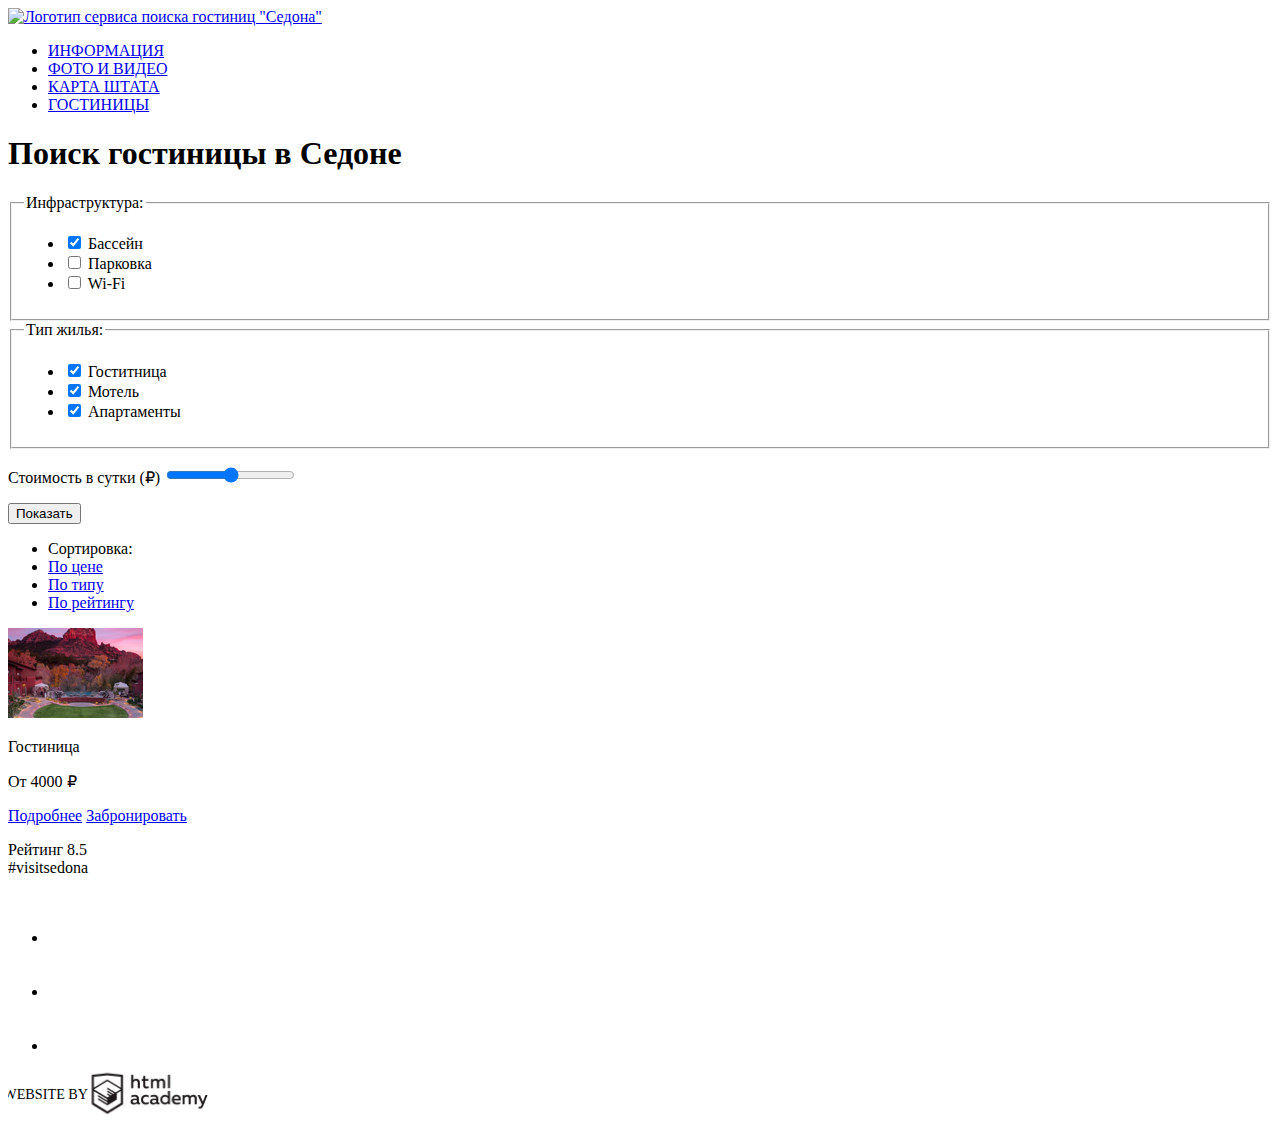
==== hotels.html @ 0cb4419d "Добавление форм" ====
<!DOCTYPE html>
<html lang="ru">
  <head>
    <meta charset="utf-8">
    <title>HTML Academy: Седона</title>
    <!-- <link rel="stylesheet" href="outlines.css"> --> <!--привязка стилей-->
  </head>
  <body>

<header class="main-header">
  <nav class="main-navigation">
      <a class="main-header-logo" href="index.html">
        <img src="img/index-logo" width="140" height="72" alt="Логотип сервиса поиска гостиниц &quot;Седона&quot;">
      </a>
      <ul class="site-navigation-left">
        <li><a href="info.html">ИНФОРМАЦИЯ</a></li>
        <li><a href="photo.html">ФОТО И ВИДЕО</a></li><!--Главное меню: четыре ячейки одинаковой ширины. Для первых двух пунктов выравнивание текста по левому краю, для двух последних — по правому.-->
        <li><a href="map.html">КАРТА ШТАТА</a></li>
        <li><a href="hotels.html">ГОСТИНИЦЫ</a></li>
    </ul>
  </nav>
</header>

<main class="container">
  <h1 class="visually-hidden">Поиск гостиницы в Седоне</h1>
  <section class="search-preferences">
    <form class="filter" method="get" action="#">
    <fieldset>
      <legend>Инфраструктура:</legend>
        <ul>
          <li class="option">
            <input type="checkbox" name="swimming-pool" id="swimming-pool-field" checked>
            <label for="swimming-pool-field">Бассейн</label>
          </li>
          <li class="option">
            <input type="checkbox" name="parking" id="parking-field">
            <label for="parking-field">Парковка</label>
          </li>
          <li class="option">
            <input type="checkbox" name="wifi" id="wifi-field">
            <label for="wifi-field">Wi-Fi</label>
          </li>
        </ul>
    </fieldset>
    <fieldset>
      <legend>Тип жилья:</legend>
        <ul>
          <li class="option">
            <input type="checkbox" name="hotel" id="hotel-field" checked>
            <label for="hotel-field">Гоститница</label>
          </li>
          <li class="option">
            <input type="checkbox" name="motel" id="motel-field" checked>
            <label for="motel-field">Мотель</label>
          </li>
          <li class="option">
            <input type="checkbox" name="apartments" id="apartments-field" checked>
            <label for="apartments-field">Апартаменты</label>
          </li>
        </ul>
    </fieldset>
    <p>
      <label for="priceperday">Стоимость в сутки (&#x20bd;)</label>
      <input type="range" min="0" max="3000" step="10" name="priceperday" id="priceperday">
    </p>
    <button type="submit" class="show-hotels">Показать</button>
    </form>
  </section>

  <div class="search-results">
      <ul><!-- Тут нужно добавить ссылки к трём последним пунктам? Как оформить этот блок? -->
        <li class="nav-item">Сортировка:</li>
        <li class="nav-item"><a href="#">По цене</a></li>
        <li class="nav-item"><a href="#">По типу</a></li>
        <li class="nav-item"><a href="#">По рейтингу</a></li>
      </ul>
    <!-- Как добавить сортировку по уменьшению-возрастанию? -->
  </div>
  <div class="search-results-list">
    <div>
      <img src="img/amara_resort.jpg" alt="Amara Resort and SPA">
      <p>Гостиница</p>
      <p>От 4000 &#x20bd;</p>
      <a class="details-button" href="#">Подробнее</a>
      <a class="booking-button" href="#">Забронировать</a>
        <div class="rate rate1"><!--предлагаю вставить как повторяющийся элемент-->
          <style>
            .rate {
              background-color: #ffffff;
              background-repeat: repeat-x;
            }
            .rate1 {
              height: 16px;
              width: 96px;
              background-image: url("star.svg");
            }
          </style>
        </div>
      <span>Рейтинг 8.5</span>
    </div>
   <!--  Здесь будут другие гостиницы и апартаменты -->
  </div>
</main>

<footer>
  <span>#visitsedona</span> <!--Нужно ли добавлять к спанам описание? Интерактивный ли это элемент? ТЗ: Добавьте подписи ко всем интерактивным элементам: лейблы к полям форм, текст в кнопки и ссылки. Отметьте те подписи, которых нет на макете, классом visually-hidden.-->
    <div class="footer-buttons">
      <ul>
          <li><a class="social-button" href="#"><img src="img/twitter.svg" width="50px" height="50px" alt="Седона в Твиттере"></a></li>
          <li><a class="social-button" href="#"><img src="img/facebook.svg" width="50px" height="50px" alt="Седона на Фейсбуке"></a></li>
          <li><a class="social-button" href="#"><img src="img/youtube.svg" width="50px" height="50px" alt="Седона на Ютубе"></a></li>
      </ul>
    </div>

    <section class="website-by">
        <a class="main-header-logo" href="https://htmlacademy.ru/intensive/htmlcss">
          <img src="img/website_by.svg" width="200px" height="45px" alt="Логотип HTML Academy">
        </a>
    </section>
</footer>
</body>
</html>
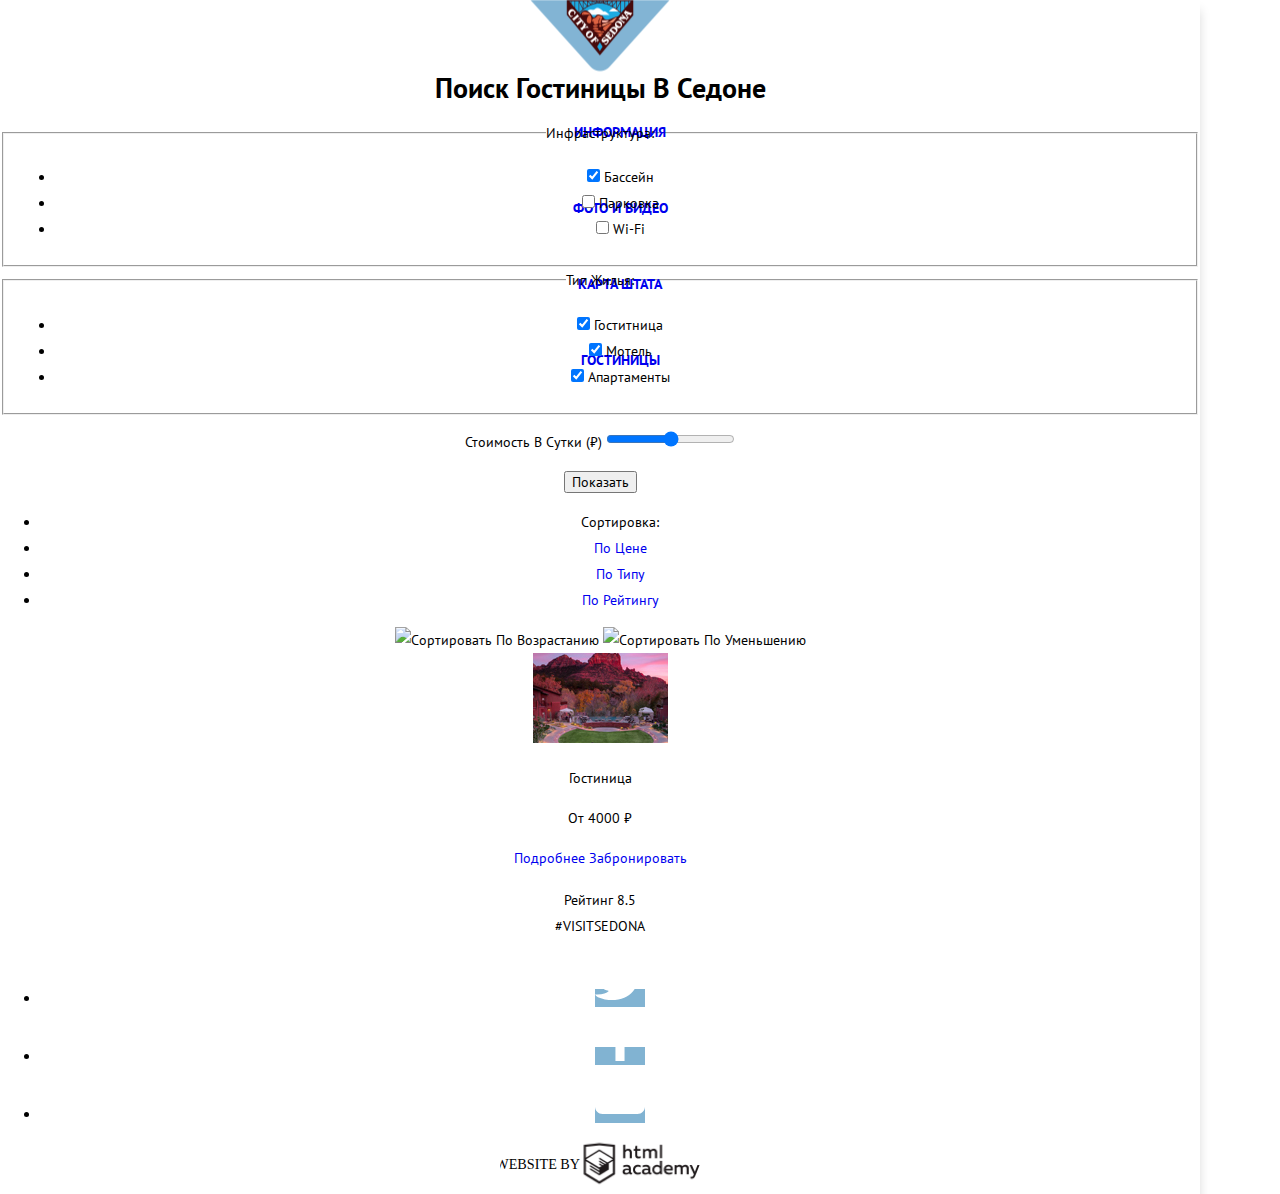
==== commit 1eb33d6d: "Добавлены стили к главной странице" ====
--- a/hotels.html
+++ b/hotels.html
@@ -3,16 +3,18 @@
   <head>
     <meta charset="utf-8">
     <title>HTML Academy: Седона</title>
-    <!-- <link rel="stylesheet" href="outlines.css"> --> <!--привязка стилей-->
+      <link href="https://fonts.googleapis.com/css?family=PT+Sans:400,700&display=swap&subset=cyrillic" rel="stylesheet">
+      <link href="css/normalize.css" rel="stylesheet">
+      <link href="css/style.css" rel="stylesheet">
   </head>
   <body>
 
 <header class="main-header">
   <nav class="main-navigation">
       <a class="main-header-logo" href="index.html">
-        <img src="img/index-logo" width="140" height="72" alt="Логотип сервиса поиска гостиниц &quot;Седона&quot;">
+        <img src="img/logo.svg" alt="Логотип сервиса поиска гостиниц &quot;Седона&quot;" width="140" height="72">
       </a>
-      <ul class="site-navigation-left">
+      <ul class="site-navigation">
         <li><a href="info.html">ИНФОРМАЦИЯ</a></li>
         <li><a href="photo.html">ФОТО И ВИДЕО</a></li><!--Главное меню: четыре ячейки одинаковой ширины. Для первых двух пунктов выравнивание текста по левому краю, для двух последних — по правому.-->
         <li><a href="map.html">КАРТА ШТАТА</a></li>
@@ -75,10 +77,12 @@
         <li class="nav-item"><a href="#">По рейтингу</a></li>
       </ul>
     <!-- Как добавить сортировку по уменьшению-возрастанию? -->
+    <img src="icon-up-dir.svg" alt="Сортировать по возрастанию" width="11" height="10">
+    <img src="icon-down-dir.svg" alt="Сортировать по уменьшению" width="11" height="10">
   </div>
   <div class="search-results-list">
     <div>
-      <img src="img/amara_resort.jpg" alt="Amara Resort and SPA">
+      <img src="img/amara_resort.jpg" alt="Amara Resort and SPA" width="135" height="90">
       <p>Гостиница</p>
       <p>От 4000 &#x20bd;</p>
       <a class="details-button" href="#">Подробнее</a>
@@ -103,18 +107,18 @@
 </main>
 
 <footer>
-  <span>#visitsedona</span> <!--Нужно ли добавлять к спанам описание? Интерактивный ли это элемент? ТЗ: Добавьте подписи ко всем интерактивным элементам: лейблы к полям форм, текст в кнопки и ссылки. Отметьте те подписи, которых нет на макете, классом visually-hidden.-->
+  <span>#visitsedona</span>
     <div class="footer-buttons">
       <ul>
-          <li><a class="social-button" href="#"><img src="img/twitter.svg" width="50px" height="50px" alt="Седона в Твиттере"></a></li>
-          <li><a class="social-button" href="#"><img src="img/facebook.svg" width="50px" height="50px" alt="Седона на Фейсбуке"></a></li>
-          <li><a class="social-button" href="#"><img src="img/youtube.svg" width="50px" height="50px" alt="Седона на Ютубе"></a></li>
+          <li><a class="social-button" href="#"><img src="img/twitter.svg" alt="Седона в Твиттере" width="50" height="50"></a></li>
+          <li><a class="social-button" href="#"><img src="img/facebook.svg" alt="Седона на Фейсбуке" width="50" height="50"></a></li>
+          <li><a class="social-button" href="#"><img src="img/youtube.svg" alt="Седона на Ютубе" width="50" height="50"></a></li>
       </ul>
     </div>
 
     <section class="website-by">
         <a class="main-header-logo" href="https://htmlacademy.ru/intensive/htmlcss">
-          <img src="img/website_by.svg" width="200px" height="45px" alt="Логотип HTML Academy">
+          <img src="img/website_by.svg" alt="Логотип HTML Academy" width="200" height="45">
         </a>
     </section>
 </footer>
--- a/css/style.css
+++ b/css/style.css
@@ -0,0 +1,328 @@
+/*
+Позиционирование
+Блочная модель
+Типографика
+Оформление
+*/
+
+html {
+  box-sizing: border-box;
+  border-box: inherit; /*Так вообще можно делать?*/
+}
+
+body {
+  width: 1200px;
+  height:
+  margin: 0;
+  padding: 0;
+
+  font-family: "PT Sans", Arial, sans-serif;
+  font-size: 14px;
+  line-height: 26px;
+  font-weight: normal;
+  text-transform: capitalize;
+  text-align: center;
+
+  background-color: #ffffff;
+  box-shadow: 0 10px 10px 0 #dbdbdb; /*как посмотреть параметры тени в макете?*/
+}
+
+header { /*нужны ли классы хедеру и футеру?*/
+  display: block;
+  width: 1200px;
+  height: 56px;
+  margin: 0px;
+  padding: 0px;
+
+  background-color: #ffffff;
+}
+
+/*=========================все кнопки=================================*/
+.hotel-search-button {
+  font-size: 21px;
+  font-weight: bold;
+  line-height: 26px;
+  text-align: center;
+
+  color: #ffffff;
+  vertical-align: middle;
+  text-transform: uppercase;
+
+  background-color: #766357;
+}
+
+.hotel-search-button:hover {
+  background-color: #766357;
+}
+
+.hotel-search-button:focus {
+  background-color: #604e43;
+}
+
+.hotel-search-button:active {
+  background-color: #503e33;
+  color: #857871;
+}
+
+.search-button {
+  background-color: #81b3d2;
+}
+
+.search-button:hover,
+.search-button:focus {
+  background-color: #669ec0;
+}
+
+.search-button:active {
+  background-color: #5496bd;
+  color: #88b6d1;
+}
+
+.social-button {
+  background-color: #81b3d2;
+}
+
+.social-button:hover,
+.social-button:focus {
+  background-color: #669ec0;
+}
+
+.social-button:active {
+  background-color: #5496bd; /*как изменить на кнопке цвет векторного изображения поверх фона? */
+}
+/*======================================================================*/
+
+/*.visually-hidden {
+  пропишу позже
+}*/
+
+.main-logo {
+  position: center;
+  top: 0;
+}
+
+/*.main-navigation {
+у меня есть этот класс, но я не понимаю, нужно ли задавать ему стили. Если нет, может стоит удалить этот класс?
+}*/
+
+.site-navigation {
+  font-size: 14px;
+  line-height: 26px;
+  font-weight: bold;
+  text-transform: capitalize;
+  text-align: center; /*ТЗ: 3.4 Главное меню: четыре ячейки одинаковой ширины.
+  Для первых двух пунктов выравнивание текста по левому краю,
+  для двух последних — по правому.*/
+
+  background-color: #ffffff;
+}
+
+a {
+  text-decoration: none;
+}
+.site-navigation li {
+  padding: 25px 0; /*Можно ли использовать сокращенную запись?*/
+  list-style: none;
+}
+
+.site-navigation a:hover {
+  color: #81b3d2;
+}
+
+.site-navigation a:focus {
+  color: #b2b2b2;
+}
+
+.site-navigation a:active {
+  color: #7f6d62;
+}
+
+.main-header-logo {
+  width: 140px;
+  height: 72px;
+  position: center;
+}
+
+.introduction /*опять-таки, нужно ли стилизовать этот класс? Если да, то я не пойму, что именно. Это section*/
+
+figure.introduction-image {
+  top: 159px;
+  left: 370px;
+
+  background-image:
+    url("img/welcome.svg"),
+    url("img/polygon.svg"),
+    url("img/background_photo.jpg");
+  background-size:
+    459px 353px,
+    1200px 59px,
+    1200px 800px;
+  background-position:
+    370px 132px,
+    0 506px,
+    0 -27px; /*расстояния считаются от родительского элемента или от body? */
+}
+
+.introduction h1 {
+  position: absolute;
+  left: 315.916px;
+  top: 650.662px;
+  /*width: 440px;
+  height: 48px;
+  z-index: 59;*/ /*нужно ли указывать z-index и позиционирование заголовков?*/
+
+  font-size: 21px;
+  font-weight: bold;
+  text-transform: uppercase;
+  line-height: 26px;
+  text-align: center;
+  color: #000000;
+}
+
+.introduction p {
+  font-size: 14px;
+  font-weight: normal;
+  line-height: 26px;
+  text-align: center;
+
+  color: #000000;
+  text-transform: uppercase;
+}
+
+.sedona-advantages {
+  font-size: 14px;
+  font-weight: normal;
+  line-height: 21px;
+  text-align: center;
+
+  list-style: none;
+  text-transform: uppercase;
+}
+
+.sedona-advantages h2 { /*могу ли я прописывать селектор так? тег h2 - не дочерний элемент .sedona-advantages, а, скорее, внук :)*/
+  font-size: 21px;
+  font-weight:bold;
+
+  background-color: #81b3d2;
+  color: #ffffff;
+}
+
+.sedona-advantages h3 {
+  font-size: 21px;
+  font-weight: bold;
+
+  background-color: #ffffff;
+  color: #000000;
+}
+
+.sedona-advantages p {
+  font-size: 14px;
+  font-weight: normal;
+
+  background-color: #ffffff;
+  color: #000000;
+}
+
+.city-description p,
+.devil-bridge p {
+  font-size: 14px;
+  font-weight: normal;
+  line-height: 21px;
+
+  background-color: #81b3d2;
+  color: #ffffff;
+  text-transform: uppercase;
+  list-style: none;
+}
+
+/*.city-description img {
+  position: absolute;
+  left: 400px;
+  top: 702px;
+}
+
+.devil-bridge img {
+  position: absolute;
+  left: 0;
+  top: 1290px;
+}*/
+
+/*==============================форма==================================*/
+.hotel-search {
+  background-color: #ffffff;
+  color: #000000;
+}
+
+.hotel-search h2 {
+  font-size: 30px;
+  font-weight: bold;
+  line-height: 36px;
+  text-align: center;
+  text-transform: uppercase;
+}
+
+.hotel-search p {
+  font-size: 14px;
+  font-weight: normal;
+  line-height: 24px;
+  text-align: center;
+  text-transform: uppercase;
+}
+
+.hotel-search-field {
+  font-size: 14px;
+  font-weight: bold;
+  line-height: 26px;
+  text-transform: uppercase;
+
+  background-color: №f2f2f2;
+  border: none;
+}
+
+.hotel-search-field input {
+  font: inherit;
+
+  background-color: #f2f2f2;
+  border: none;
+}
+
+.hotel-search-field input:hover,
+.hotel-search-field input:focus {
+  background-color: #ebebeb;
+}
+
+
+.hotel-search-field input:active {
+  background-color: #ffffff;
+  border: 2px solid #e5e5e5;
+  box-sizing: border-box;
+}
+
+
+/*======================================================================*/
+
+/*.map {
+  position: absolute;
+  left: 0;
+  top: 2169px;
+}*/
+
+footer {
+  font-size: 14px;
+  font-weight: normal;
+  line-height: 26px;
+
+  background-color: rgba(255, 255, 255, 0.1);
+  color: #000000;
+  text-transform: uppercase;
+  list-style: none;
+}
+
+span > footer { /*правильно ли я указала дочерний селектор?*/
+  font-size: 21px;
+  font-weight: bold;
+}
+
+footer a {
+  text-decoration: none;
+}
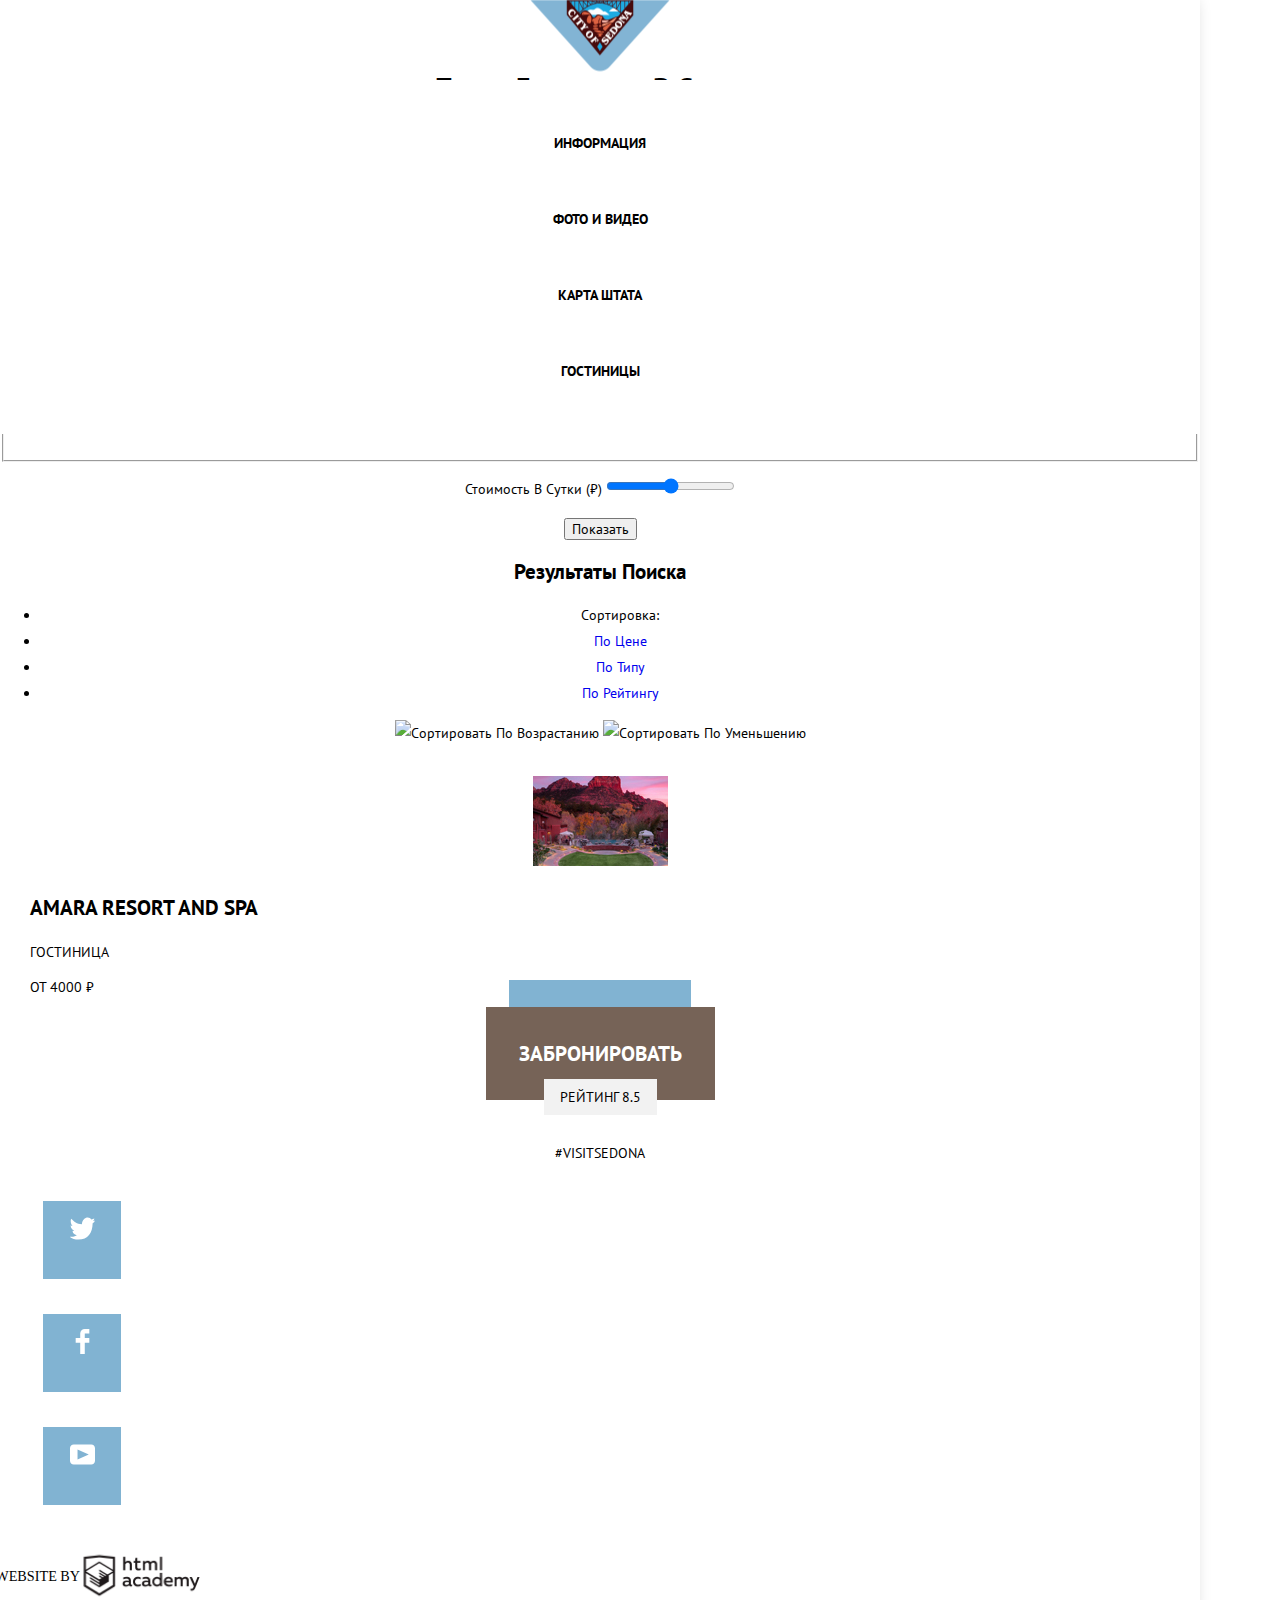
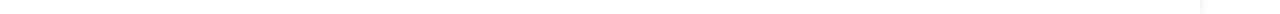
==== commit b9d9d13e: "Обновление маргинов, добавление стилей вн. страницы" ====
--- a/hotels.html
+++ b/hotels.html
@@ -28,6 +28,7 @@
   <section class="search-preferences">
     <form class="filter" method="get" action="#">
     <fieldset>
+      <h2 class="visually-hidden">Параметры выбора жилья</h2>
       <legend>Инфраструктура:</legend>
         <ul>
           <li class="option">
@@ -70,6 +71,7 @@
   </section>
 
   <div class="search-results">
+    <h2 class="visually-hidden">Результаты поиска</h2>
       <ul><!-- Тут нужно добавить ссылки к трём последним пунктам? Как оформить этот блок? -->
         <li class="nav-item">Сортировка:</li>
         <li class="nav-item"><a href="#">По цене</a></li>
@@ -81,24 +83,14 @@
     <img src="icon-down-dir.svg" alt="Сортировать по уменьшению" width="11" height="10">
   </div>
   <div class="search-results-list">
-    <div>
+    <div class="hotel-item">
       <img src="img/amara_resort.jpg" alt="Amara Resort and SPA" width="135" height="90">
-      <p>Гостиница</p>
-      <p>От 4000 &#x20bd;</p>
+      <h3>Amara Resort and SPA</h3>
+        <p>Гостиница</p>
+        <p>От 4000 &#x20bd;</p>
       <a class="details-button" href="#">Подробнее</a>
       <a class="booking-button" href="#">Забронировать</a>
-        <div class="rate rate1"><!--предлагаю вставить как повторяющийся элемент-->
-          <style>
-            .rate {
-              background-color: #ffffff;
-              background-repeat: repeat-x;
-            }
-            .rate1 {
-              height: 16px;
-              width: 96px;
-              background-image: url("star.svg");
-            }
-          </style>
+        <div class="rate rate4"><!-- вставила как повторяющийся элемент в CSS-->
         </div>
       <span>Рейтинг 8.5</span>
     </div>
@@ -110,14 +102,14 @@
   <span>#visitsedona</span>
     <div class="footer-buttons">
       <ul>
-          <li><a class="social-button" href="#"><img src="img/twitter.svg" alt="Седона в Твиттере" width="50" height="50"></a></li>
-          <li><a class="social-button" href="#"><img src="img/facebook.svg" alt="Седона на Фейсбуке" width="50" height="50"></a></li>
-          <li><a class="social-button" href="#"><img src="img/youtube.svg" alt="Седона на Ютубе" width="50" height="50"></a></li>
+          <li><a class="social-button" href="#"><img src="img/twitter.svg" alt="Седона в Твиттере" width="25" height="25"></a></li>
+          <li><a class="social-button" href="#"><img src="img/facebook.svg" alt="Седона на Фейсбуке" width="25" height="25"></a></li>
+          <li><a class="social-button" href="#"><img src="img/youtube.svg" alt="Седона на Ютубе" width="25" height="25"></a></li>
       </ul>
     </div>
 
     <section class="website-by">
-        <a class="main-header-logo" href="https://htmlacademy.ru/intensive/htmlcss">
+        <a class="footer-logo" href="https://htmlacademy.ru/intensive/htmlcss">
           <img src="img/website_by.svg" alt="Логотип HTML Academy" width="200" height="45">
         </a>
     </section>
--- a/css/style.css
+++ b/css/style.css
@@ -12,23 +12,111 @@
 
 body {
   width: 1200px;
-  height:
   margin: 0;
   padding: 0;
 
+  line-height: 26px;
   font-family: "PT Sans", Arial, sans-serif;
   font-size: 14px;
-  line-height: 26px;
   font-weight: normal;
   text-transform: capitalize;
   text-align: center;
 
   background-color: #ffffff;
-  box-shadow: 0 10px 10px 0 #dbdbdb; /*как посмотреть параметры тени в макете?*/
-}
-
-header { /*нужны ли классы хедеру и футеру?*/
+  box-shadow: -5px 0px 15px 0px rgba(0, 0, 0, 0.2);
+}
+
+
+/*=================================все кнопки=========================================*/
+
+.hotel-search-button {
+  padding: 33px;
+  margin: 35px 315px;
+
+  line-height: 26px;
+  font-size: 21px;
+  font-weight: bold;
+  text-align: center;
+
+  color: #ffffff;
+  vertical-align: middle;
+  text-transform: uppercase;
+
+  background-color: #766357;
+  border: none;
+}
+
+.hotel-search-button:hover {
+  background-color: #766357;
+}
+
+.hotel-search-button:focus {
+  background-color: #604e43;
+}
+
+.hotel-search-button:active {
+  background-color: #503e33;
+  color: #857871;
+}
+
+.search-button {
+  padding: 18px 195px;
+  margin: 55px;
+
+  line-height: 26px;
+  font-size: 21px;
+  font-weight: bold;
+  text-align: center;
+
+  color: #ffffff;
+  vertical-align: middle;
+  text-transform: uppercase;
+
+  background-color: #81b3d2;
+  border: none;
+}
+
+.search-button input {
+  background-color: #81b3d2;
+}
+
+.search-button:hover,
+.search-button:focus {
+  background-color: #669ec0;
+}
+
+.search-button:active {
+  background-color: #5496bd;
+  color: #88b6d1;
+}
+
+.social-button {
+  padding: 15px;
+  margin: 35px 3px;
+
+  background-color: #81b3d2;
+  border: none;
+}
+
+.social-button:hover,
+.social-button:focus {
+  background-color: #669ec0;
+}
+
+.social-button:active {
+  background-color: #5496bd;
+}
+/*======================================================================================*/
+
+/*.visually-hidden {
+  пропишу позже
+}*/
+
+/*===================================шапка==============================================*/
+
+.main-navigation {
   display: block;
+  position: relative;
   width: 1200px;
   height: 56px;
   margin: 0px;
@@ -37,77 +125,12 @@
   background-color: #ffffff;
 }
 
-/*=========================все кнопки=================================*/
-.hotel-search-button {
-  font-size: 21px;
-  font-weight: bold;
-  line-height: 26px;
-  text-align: center;
-
-  color: #ffffff;
-  vertical-align: middle;
-  text-transform: uppercase;
-
-  background-color: #766357;
-}
-
-.hotel-search-button:hover {
-  background-color: #766357;
-}
-
-.hotel-search-button:focus {
-  background-color: #604e43;
-}
-
-.hotel-search-button:active {
-  background-color: #503e33;
-  color: #857871;
-}
-
-.search-button {
-  background-color: #81b3d2;
-}
-
-.search-button:hover,
-.search-button:focus {
-  background-color: #669ec0;
-}
-
-.search-button:active {
-  background-color: #5496bd;
-  color: #88b6d1;
-}
-
-.social-button {
-  background-color: #81b3d2;
-}
-
-.social-button:hover,
-.social-button:focus {
-  background-color: #669ec0;
-}
-
-.social-button:active {
-  background-color: #5496bd; /*как изменить на кнопке цвет векторного изображения поверх фона? */
-}
-/*======================================================================*/
-
-/*.visually-hidden {
-  пропишу позже
-}*/
-
-.main-logo {
-  position: center;
-  top: 0;
-}
-
-/*.main-navigation {
-у меня есть этот класс, но я не понимаю, нужно ли задавать ему стили. Если нет, может стоит удалить этот класс?
-}*/
-
 .site-navigation {
-  font-size: 14px;
-  line-height: 26px;
+  padding: 25px 70px;
+  margin: 0;
+
+  line-height: 26px;
+  font-size: 14px;
   font-weight: bold;
   text-transform: capitalize;
   text-align: center; /*ТЗ: 3.4 Главное меню: четыре ячейки одинаковой ширины.
@@ -120,8 +143,23 @@
 a {
   text-decoration: none;
 }
+
+.site-navigation a { /*дублируется с .site-navigation*/
+  padding: 25px 70px;
+  margin: 0;
+  list-style: none;
+
+  line-height: 26px;
+  font-size: 14px;
+  font-weight: bold;
+  text-transform: capitalize;
+  text-align: center;
+  color: #000000;
+}
+
 .site-navigation li {
-  padding: 25px 0; /*Можно ли использовать сокращенную запись?*/
+  padding: 25px 70px;
+  margin: 0;
   list-style: none;
 }
 
@@ -137,52 +175,72 @@
   color: #7f6d62;
 }
 
-.main-header-logo {
+.main-logo {
   width: 140px;
   height: 72px;
-  position: center;
-}
-
-.introduction /*опять-таки, нужно ли стилизовать этот класс? Если да, то я не пойму, что именно. Это section*/
-
-figure.introduction-image {
-  top: 159px;
-  left: 370px;
-
+  position: top center;
+  top: 0;
+}
+/*======================================================================================*/
+
+.introduction {
+  position: relative;
+}
+
+.introduction-image {/*
+  top: 56px;
+  left: 0; */
+
+  margin: 0;
+  padding: 0;
+
+  background-color: #ffffff;
   background-image:
     url("img/welcome.svg"),
     url("img/polygon.svg"),
     url("img/background_photo.jpg");
+  background-repeat: no-repeat;
   background-size:
     459px 353px,
     1200px 59px,
     1200px 800px;
-  background-position:
+  /*background-position:
     370px 132px,
     0 506px,
-    0 -27px; /*расстояния считаются от родительского элемента или от body? */
-}
-
-.introduction h1 {
-  position: absolute;
-  left: 315.916px;
-  top: 650.662px;
+    0 -27px;
+  position: absolute;*/
+}
+
+.introduction h1 {/*
+  position: absolute;*/
+  padding: 0px 350px;
+  margin-top: 30px;
+  margin-right: 0;
+  margin-bottom: 30px;
+  margin-left: 0;
   /*width: 440px;
   height: 48px;
   z-index: 59;*/ /*нужно ли указывать z-index и позиционирование заголовков?*/
 
-  font-size: 21px;
-  font-weight: bold;
-  text-transform: uppercase;
-  line-height: 26px;
-  text-align: center;
-  color: #000000;
-}
-
-.introduction p {
-  font-size: 14px;
-  font-weight: normal;
-  line-height: 26px;
+  line-height: 26px;
+  font-size: 21px;
+  font-weight: bold;
+  text-transform: uppercase;
+  text-align: center;
+  color: #000000;
+}
+
+.introduction p {/*
+  position: absolute;*/
+  padding: 0px 350px;
+  margin-top: 0px;
+  margin-right: 0;
+  margin-bottom: 60px;
+  margin-left: 0;
+
+  line-height: 26px;
+  font-size: 14px;
+  font-weight: normal;
   text-align: center;
 
   color: #000000;
@@ -190,44 +248,63 @@
 }
 
 .sedona-advantages {
-  font-size: 14px;
-  font-weight: normal;
-  line-height: 21px;
+  margin: 0;
+  padding: 0;
+
+  line-height: 21px;
+  font-size: 14px;
+  font-weight: normal;
   text-align: center;
 
   list-style: none;
   text-transform: uppercase;
 }
 
-.sedona-advantages h2 { /*могу ли я прописывать селектор так? тег h2 - не дочерний элемент .sedona-advantages, а, скорее, внук :)*/
-  font-size: 21px;
-  font-weight:bold;
+.sedona-advantages ~ h2 {
+  padding: 15px 100px;
+  margin: 0;
+
+  line-height: 21px;
+  font-size: 21px;
+  font-weight: bold;
 
   background-color: #81b3d2;
   color: #ffffff;
 }
 
-.sedona-advantages h3 {
-  font-size: 21px;
-  font-weight: bold;
-
-  background-color: #ffffff;
-  color: #000000;
-}
-
-.sedona-advantages p {
-  font-size: 14px;
-  font-weight: normal;
-
-  background-color: #ffffff;
-  color: #000000;
-}
-
-.city-description p,
-.devil-bridge p {
-  font-size: 14px;
-  font-weight: normal;
-  line-height: 21px;
+.sedona-advantages ~ h3 {
+  padding: 15px 100px;
+  margin: 0;
+
+  line-height: 21px;
+  font-size: 21px;
+  font-weight: bold;
+
+  background-color: #ffffff;
+  color: #000000;
+}
+
+.sedona-advantages ~ p {
+  padding: 15px 23px;
+  margin: 0;
+
+  line-height: 21px;
+  font-size: 14px;
+  font-weight: normal;
+
+  background-color: #ffffff;
+  color: #000000;
+}
+
+
+.city-description-text p,
+.devil-bridge-text p {
+  padding: 15px 23px;
+  margin: 0;
+
+  line-height: 21px;
+  font-size: 14px;
+  font-weight: normal;
 
   background-color: #81b3d2;
   color: #ffffff;
@@ -235,36 +312,43 @@
   list-style: none;
 }
 
-/*.city-description img {
+/*.city-description-image img {
   position: absolute;
   left: 400px;
   top: 702px;
 }
 
-.devil-bridge img {
+.devil-bridge-image img {
   position: absolute;
   left: 0;
   top: 1290px;
 }*/
 
-/*==============================форма==================================*/
+/*======================================форма==========================================*/
 .hotel-search {
   background-color: #ffffff;
   color: #000000;
+  box-shadow: -7px 0px 15px 0px rgba(0, 0, 0, 0.15);
 }
 
 .hotel-search h2 {
+  padding: 20px;
+  margin: 0px 375px;
+
+  line-height: 36px;
   font-size: 30px;
   font-weight: bold;
-  line-height: 36px;
   text-align: center;
   text-transform: uppercase;
 }
 
 .hotel-search p {
-  font-size: 14px;
-  font-weight: normal;
+  padding: 20px;
+  margin: 0px 375px;
+
   line-height: 24px;
+  font-size: 14px;
+  font-weight: normal;
   text-align: center;
   text-transform: uppercase;
 }
@@ -275,7 +359,7 @@
   line-height: 26px;
   text-transform: uppercase;
 
-  background-color: №f2f2f2;
+  background-color: #f2f2f2;
   border: none;
 }
 
@@ -299,7 +383,7 @@
 }
 
 
-/*======================================================================*/
+/*======================================================================================*/
 
 /*.map {
   position: absolute;
@@ -307,10 +391,126 @@
   top: 2169px;
 }*/
 
+/*==============================внутренняя страница======================================*/
+
+.hotel-item {
+  padding: 30px;
+  margin: 0;
+  text-transform: uppercase;
+}
+
+.hotel-item h3 {
+  line-height: 26px;
+  font-size: 21px;
+  font-weight: bold;
+  text-align: left;
+
+  color: #000000;
+}
+
+.hotel-item p {
+  line-height: 21px;
+  font-size: 14px;
+  font-weight: normal;
+  text-align: left;
+
+  color: #000000;
+}
+
+.hotel-item span {
+  padding: 9px 16px;
+
+  line-height: 21px;
+  font-size: 14px;
+  font-weight: normal;
+  text-align: center;
+
+  background-color: #f2f2f2;
+  color: #000000;
+}
+.details-button{ /*Перенести наверх ко всем кнопкам главной страницы? */
+  padding: 33px;
+  margin: 35px 315px;
+
+  line-height: 26px;
+  font-size: 21px;
+  font-weight: bold;
+  text-align: center;
+
+  color: #ffffff;
+  vertical-align: middle;
+  text-transform: uppercase;
+
+  background-color: #81b3d2;
+  border: none;
+}
+.details-button:hover,
+.details-button:focus {
+  background-color: #669ec0;
+}
+
+.details-button:active{
+  background-color: #669ec0;
+  color: #88b6d1;
+}
+
+.booking-button { /*Перенести наверх ко всем кнопкам главной страницы? */
+  padding: 33px;
+  margin: 35px 315px;
+
+  line-height: 26px;
+  font-size: 21px;
+  font-weight: bold;
+  text-align: center;
+
+  color: #ffffff;
+  vertical-align: middle;
+  text-transform: uppercase;
+
+  background-color: #766357;
+  border: none;
+}
+
+.booking-button:hover,
+.booking-button:focus {
+  background-color: #604e43;
+}
+
+.booking-button:active{
+  background-color: #503e33;
+  color: #857871;
+}
+
+.rate { /*как правильно прописать эти звезды в рейтинге? нужно ли для этого два класса, или один подойдет?*/
+  height: 17px;
+  background-color: #ffffff;
+}
+ .rate4 {
+  width: 94px;
+  background-image: url("img/star.svg");
+  background-repeat: repeat-x;
+}
+
+ .rate3 {
+  width: 94px;
+  background-image: url("img/star.svg");
+  background-repeat: repeat-x;
+}
+
+ .rate2 {
+  width: 94px;
+  background-image: url("img/star.svg");
+  background-repeat: repeat-x;
+}
+
+/*======================================================================================*/
+
+
+/*======================================футер==========================================*/
 footer {
-  font-size: 14px;
-  font-weight: normal;
-  line-height: 26px;
+  line-height: 26px;
+  font-size: 14px;
+  font-weight: normal;
 
   background-color: rgba(255, 255, 255, 0.1);
   color: #000000;
@@ -318,11 +518,26 @@
   list-style: none;
 }
 
-span > footer { /*правильно ли я указала дочерний селектор?*/
+.visitsedona {
+  line-height: 26px;
   font-size: 21px;
   font-weight: bold;
 }
 
 footer a {
   text-decoration: none;
-}
+  display: block;
+  width: 48px;
+  height: 48px;
+  padding-top: 13px;
+  padding-bottom: 13px;
+}
+
+footer li {
+  list-style: none;
+}
+
+.footer-logo {
+  fill: #000000;
+}
+/*=====================================================================================*/
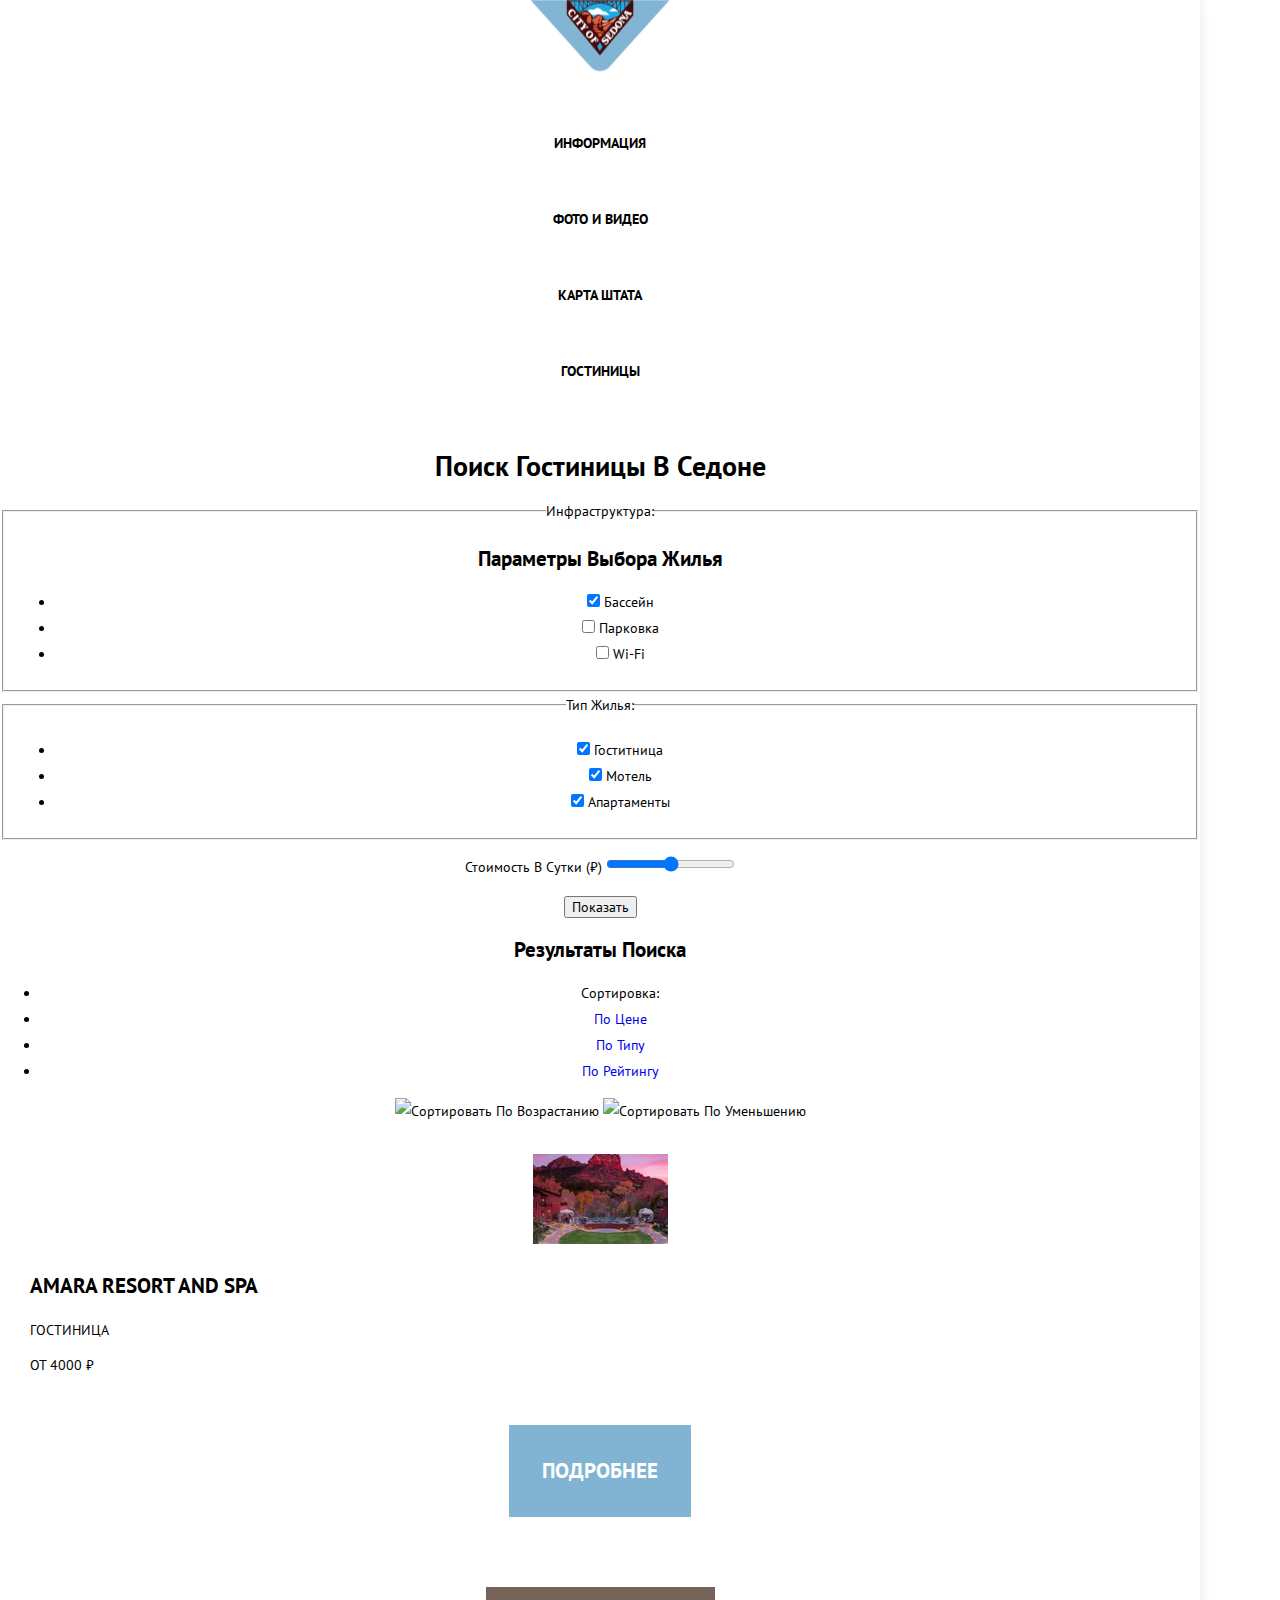
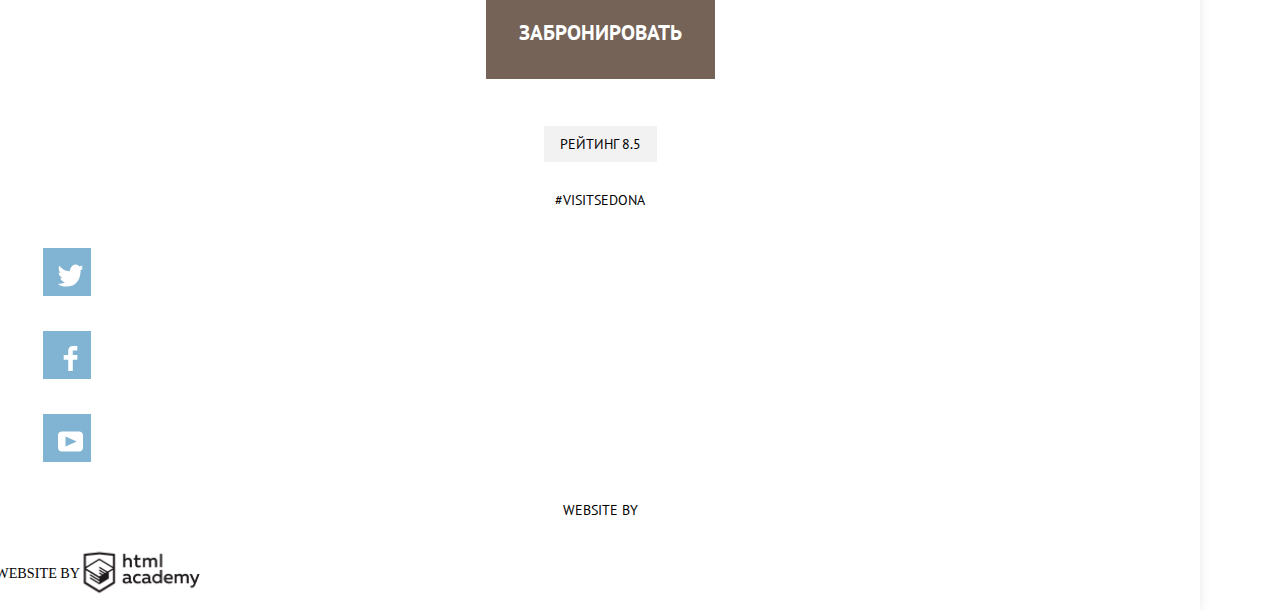
==== commit 3ac100cb: "Исправлены кнопки соцсетей" ====
--- a/hotels.html
+++ b/hotels.html
@@ -109,6 +109,7 @@
     </div>
 
     <section class="website-by">
+        <p>WEBSITE BY</p>
         <a class="footer-logo" href="https://htmlacademy.ru/intensive/htmlcss">
           <img src="img/website_by.svg" alt="Логотип HTML Academy" width="200" height="45">
         </a>
--- a/css/style.css
+++ b/css/style.css
@@ -7,7 +7,7 @@
 
 html {
   box-sizing: border-box;
-  border-box: inherit; /*Так вообще можно делать?*/
+  /*border-box: inherit;*/
 }
 
 body {
@@ -91,11 +91,39 @@
 }
 
 .social-button {
+  box-sizing: border-box;
+
   padding: 15px;
   margin: 35px 3px;
 
   background-color: #81b3d2;
-  border: none;
+  background-repeat: no-repeat;
+  background-position: 50% 50%;
+  border: none;
+}
+
+.twitter {
+  background-image:
+    url("../img/twitter.svg");
+  background-size: 25px 25px;
+
+  fill: #000000;
+}
+
+.fb {
+  background-image:
+    url("../img/facebook.svg");
+  background-size: 25px 25px;
+
+  fill: #000000;
+}
+
+.youtube {
+  background-image:
+    url("../img/youtube.svg");
+  background-size: 25px 25px;
+
+  fill: #000000;
 }
 
 .social-button:hover,
@@ -118,7 +146,7 @@
   display: block;
   position: relative;
   width: 1200px;
-  height: 56px;
+  /*height: 56px;*/
   margin: 0px;
   padding: 0px;
 
@@ -184,32 +212,39 @@
 /*======================================================================================*/
 
 .introduction {
-  position: relative;
-}
-
-.introduction-image {/*
-  top: 56px;
-  left: 0; */
+  /*position: relative;*/
+}
+
+figure.introduction-image {
+  width: auto;
+  height: 512px;
 
   margin: 0;
   padding: 0;
 
   background-color: #ffffff;
-  background-image:
-    url("img/welcome.svg"),
-    url("img/polygon.svg"),
-    url("img/background_photo.jpg");
   background-repeat: no-repeat;
-  background-size:
-    459px 353px,
-    1200px 59px,
-    1200px 800px;
   /*background-position:
     370px 132px,
     0 506px,
     0 -27px;
   position: absolute;*/
 }
+
+/*.introduction-image .sedona-img { ЧТО ЗДЕСЬ НЕ ТАК?
+  background-image: url("../img/background_photo.jpg");
+  background-size: 1200px 800px;
+}
+
+.introduction-image .welcome-img {
+  background-image: url("../img/welcome.svg");
+  background-size: 459px 353px;
+}
+
+.introduction-image .polygon-img {
+  background-image: url("../img/polygon.svg");
+  background-size: 1200px 59px;
+}*/
 
 .introduction h1 {/*
   position: absolute;*/
@@ -260,19 +295,7 @@
   text-transform: uppercase;
 }
 
-.sedona-advantages ~ h2 {
-  padding: 15px 100px;
-  margin: 0;
-
-  line-height: 21px;
-  font-size: 21px;
-  font-weight: bold;
-
-  background-color: #81b3d2;
-  color: #ffffff;
-}
-
-.sedona-advantages ~ h3 {
+.sedona-advantages h3 {
   padding: 15px 100px;
   margin: 0;
 
@@ -310,6 +333,19 @@
   color: #ffffff;
   text-transform: uppercase;
   list-style: none;
+}
+
+.city-description-text h2,
+.devil-bridge-text h2 {
+  padding: 15px 100px;
+  margin: 0;
+
+  line-height: 21px;
+  font-size: 21px;
+  font-weight: bold;
+
+  background-color: #81b3d2;
+  color: #ffffff;
 }
 
 /*.city-description-image img {
@@ -326,6 +362,7 @@
 
 /*======================================форма==========================================*/
 .hotel-search {
+  border: none;
   background-color: #ffffff;
   color: #000000;
   box-shadow: -7px 0px 15px 0px rgba(0, 0, 0, 0.15);
@@ -359,7 +396,7 @@
   line-height: 26px;
   text-transform: uppercase;
 
-  background-color: #f2f2f2;
+  background-color: #ffffff;
   border: none;
 }
 
@@ -428,7 +465,9 @@
   background-color: #f2f2f2;
   color: #000000;
 }
-.details-button{ /*Перенести наверх ко всем кнопкам главной страницы? */
+.details-button { /*Перенести наверх ко всем кнопкам главной страницы? */
+  display: inline-block;
+
   padding: 33px;
   margin: 35px 315px;
 
@@ -455,6 +494,8 @@
 }
 
 .booking-button { /*Перенести наверх ко всем кнопкам главной страницы? */
+  display: inline-block;
+
   padding: 33px;
   margin: 35px 315px;
 
@@ -525,19 +566,21 @@
 }
 
 footer a {
-  text-decoration: none;
   display: block;
   width: 48px;
   height: 48px;
   padding-top: 13px;
   padding-bottom: 13px;
+
+  list-style: none;
+  text-decoration: none; /*как центрировать на кнопках векторные изображения?*/
 }
 
 footer li {
-  list-style: none;
+  list-style: none; /*это нужно указывать ссылкам или элементам списка?*/
 }
 
 .footer-logo {
-  fill: #000000;
+  fill: #000000; /*почему у меня логотип все равно невидимый?*/
 }
 /*=====================================================================================*/
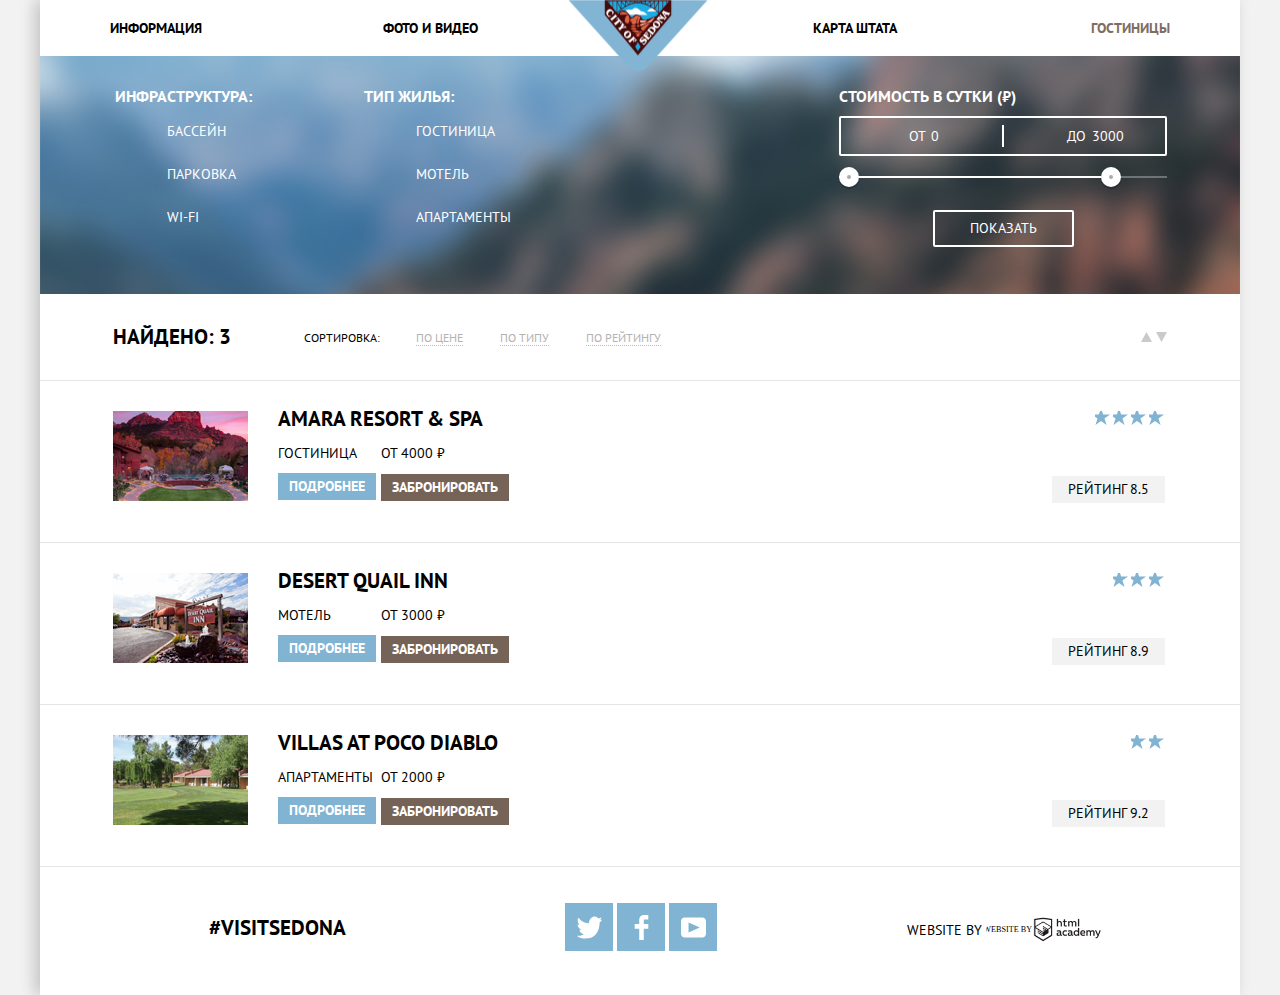
==== commit 68b89129: "Добавлены все декоративные элементы" ====
--- a/hotels.html
+++ b/hotels.html
@@ -8,112 +8,217 @@
       <link href="css/style.css" rel="stylesheet">
   </head>
   <body>
+  <div class="body-wrapper">
 
 <header class="main-header">
   <nav class="main-navigation">
-      <a class="main-header-logo" href="index.html">
-        <img src="img/logo.svg" alt="Логотип сервиса поиска гостиниц &quot;Седона&quot;" width="140" height="72">
-      </a>
-      <ul class="site-navigation">
-        <li><a href="info.html">ИНФОРМАЦИЯ</a></li>
-        <li><a href="photo.html">ФОТО И ВИДЕО</a></li><!--Главное меню: четыре ячейки одинаковой ширины. Для первых двух пунктов выравнивание текста по левому краю, для двух последних — по правому.-->
-        <li><a href="map.html">КАРТА ШТАТА</a></li>
-        <li><a href="hotels.html">ГОСТИНИЦЫ</a></li>
+    <a class="main-logo" href="index.html">
+      <img src="img/logo.svg" alt="Логотип сервиса поиска гостиниц &quot;Седона&quot;" width="140" height="72">
+    </a>
+    <ul class="site-navigation">
+      <li><a href="info.html">ИНФОРМАЦИЯ</a></li>
+      <li><a href="photo.html">ФОТО И ВИДЕО</a></li>
+      <li><a href="map.html">КАРТА ШТАТА</a></li>
+      <li><a class="active" href="hotels.html">ГОСТИНИЦЫ</a></li>
     </ul>
   </nav>
 </header>
 
-<main class="container">
+<main class="inner-page">
   <h1 class="visually-hidden">Поиск гостиницы в Седоне</h1>
+
   <section class="search-preferences">
+    <div class="search-preferences-background"></div>
     <form class="filter" method="get" action="#">
-    <fieldset>
+
+    <div class="filter-form-container">
+
+    <fieldset class="infrastructure">
       <h2 class="visually-hidden">Параметры выбора жилья</h2>
       <legend>Инфраструктура:</legend>
-        <ul>
-          <li class="option">
-            <input type="checkbox" name="swimming-pool" id="swimming-pool-field" checked>
+        <ul class="infrastructure-list">
+          <li class="option">
+            <input class="checkbox" type="checkbox" name="swimming-pool" id="swimming-pool-field" checked>
             <label for="swimming-pool-field">Бассейн</label>
           </li>
           <li class="option">
-            <input type="checkbox" name="parking" id="parking-field">
+            <input class="checkbox" type="checkbox" name="parking" id="parking-field">
             <label for="parking-field">Парковка</label>
           </li>
           <li class="option">
-            <input type="checkbox" name="wifi" id="wifi-field">
+            <input class="checkbox" type="checkbox" name="wifi" id="wifi-field">
             <label for="wifi-field">Wi-Fi</label>
           </li>
         </ul>
     </fieldset>
-    <fieldset>
+
+    <fieldset class="accomodation">
       <legend>Тип жилья:</legend>
-        <ul>
-          <li class="option">
-            <input type="checkbox" name="hotel" id="hotel-field" checked>
-            <label for="hotel-field">Гоститница</label>
-          </li>
-          <li class="option">
-            <input type="checkbox" name="motel" id="motel-field" checked>
+        <ul class="accomodation-list">
+          <li class="option">
+            <input class="checkbox" type="checkbox" name="hotel" id="hotel-field" checked>
+            <label for="hotel-field">Гостиница</label>
+          </li>
+          <li class="option">
+            <input class="checkbox" type="checkbox" name="motel" id="motel-field" checked>
             <label for="motel-field">Мотель</label>
           </li>
           <li class="option">
-            <input type="checkbox" name="apartments" id="apartments-field" checked>
+            <input class="checkbox" type="checkbox" name="apartments" id="apartments-field" checked>
             <label for="apartments-field">Апартаменты</label>
           </li>
         </ul>
     </fieldset>
-    <p>
-      <label for="priceperday">Стоимость в сутки (&#x20bd;)</label>
-      <input type="range" min="0" max="3000" step="10" name="priceperday" id="priceperday">
-    </p>
-    <button type="submit" class="show-hotels">Показать</button>
-    </form>
+
+    <div class="filter-range">
+      <span class="filter-range-title">Стоимость в сутки (&#x20bd;)</span>
+
+      <div class="price-controls">
+        <label class="min-price">от <input type="text" name="min-price" value="0"></label>
+        <label class="max-price">до <input type="text" name="max-price" value="3000"></label>
+      </div>
+
+      <div class="range-controls">
+        <div class="track-container">
+          <div class="track"></div>
+        </div>
+        <div class="range-thumb range-thumb-min"></div>
+        <div class="range-thumb range-thumb-max"></div>
+      </div>
+
+      <button class="show-hotels-btn" type="submit">Показать</button>
+    </div>
+
+  </div>
+  </form>
   </section>
 
-  <div class="search-results">
-    <h2 class="visually-hidden">Результаты поиска</h2>
-      <ul><!-- Тут нужно добавить ссылки к трём последним пунктам? Как оформить этот блок? -->
-        <li class="nav-item">Сортировка:</li>
-        <li class="nav-item"><a href="#">По цене</a></li>
-        <li class="nav-item"><a href="#">По типу</a></li>
-        <li class="nav-item"><a href="#">По рейтингу</a></li>
+  <section class="search-results">
+    <h2>Найдено: 3</h2>
+      <ul class="sort-list">
+        <li class="sort-item">Сортировка: </li>
+        <li class="sort-item"><a href="#">По цене</a></li>
+        <li class="sort-item"><a href="#">По типу</a></li>
+        <li class="sort-item"><a href="#">По рейтингу</a></li>
       </ul>
-    <!-- Как добавить сортировку по уменьшению-возрастанию? -->
-    <img src="icon-up-dir.svg" alt="Сортировать по возрастанию" width="11" height="10">
-    <img src="icon-down-dir.svg" alt="Сортировать по уменьшению" width="11" height="10">
-  </div>
+    <div class="dir-icons">
+      <button class="icon-up-dir"><svg xmlns="http://www.w3.org/2000/svg" width="11" height="10" viewBox="0 0 11 10"><path fill="#cacaca" d="M5.5 0L0 10h11z"/></svg></button>
+      <button class="icon-down-dir"><svg xmlns="http://www.w3.org/2000/svg" width="11" height="10" viewBox="0 0 11 10"><path fill="#cacaca" d="M5.5 10L0 0h11"/></svg></button>
+    </div>
+  </section>
+
   <div class="search-results-list">
-    <div class="hotel-item">
-      <img src="img/amara_resort.jpg" alt="Amara Resort and SPA" width="135" height="90">
-      <h3>Amara Resort and SPA</h3>
-        <p>Гостиница</p>
-        <p>От 4000 &#x20bd;</p>
-      <a class="details-button" href="#">Подробнее</a>
-      <a class="booking-button" href="#">Забронировать</a>
-        <div class="rate rate4"><!-- вставила как повторяющийся элемент в CSS-->
-        </div>
-      <span>Рейтинг 8.5</span>
-    </div>
-   <!--  Здесь будут другие гостиницы и апартаменты -->
+    <section class="hotel-item">
+     <img src="img/amara_resort.jpg" alt="Amara Resort and SPA" width="135" height="90">
+
+      <div class="hotel-item-description">
+       <h3 class="hotel-item-title"><a href="#">Amara Resort & SPA</a></h3>
+
+       <div class="hotel-item-buttons">
+          <div class="hotel-details">
+            <p>Гостиница</p>
+            <a class="button-details" href="#">Подробнее</a>
+          </div>
+
+          <div class="hotel-price-book">
+            <p>От 4000 &#x20bd;</p>
+            <a class="button-booking" href="#">Забронировать</a>
+          </div>
+        </div>
+      </div>
+
+    <div class="hotel-rate">
+    <ul class="hotel-rate list">
+       <li class="hotel-rate-star"></li>
+       <li class="hotel-rate-star"></li>
+       <li class="hotel-rate-star"></li>
+       <li class="hotel-rate-star"></li>
+   </ul>
+  <span>Рейтинг 8.5</span>
+  </div>
+</section>
+
+<section class="hotel-item">
+     <img src="img/desert_quail_inn.jpg" alt="Desert Quail Inn" width="135" height="90">
+
+      <div class="hotel-item-description">
+       <h3 class="hotel-item-title"><a href="#">Desert Quail Inn</a></h3>
+
+       <div class="hotel-item-buttons">
+          <div class="hotel-details">
+            <p>Мотель</p>
+            <a class="button-details" href="#">Подробнее</a>
+          </div>
+
+          <div class="hotel-price-book">
+            <p>От 3000 &#x20bd;</p>
+            <a class="button-booking" href="#">Забронировать</a>
+          </div>
+        </div>
+      </div>
+
+    <div class="hotel-rate">
+    <ul class="hotel-rate list">
+       <li class="hotel-rate-star"></li>
+       <li class="hotel-rate-star"></li>
+       <li class="hotel-rate-star"></li>
+   </ul>
+  <span>Рейтинг 8.9</span>
+  </div>
+</section>
+
+<section class="hotel-item"><!--
+     <img src="img/villas.jpg" alt="Villas at Poco Diablo" width="135" height="90"> -->
+     <span class="hotel-item-image villas"></span>
+
+      <div class="hotel-item-description">
+       <h3 class="hotel-item-title"><a href="#">Villas at Poco Diablo</a></h3>
+
+       <div class="hotel-item-buttons">
+          <div class="hotel-details">
+            <p>Апартаменты</p>
+            <a class="button-details" href="#">Подробнее</a>
+          </div>
+
+          <div class="hotel-price-book">
+            <p>От 2000 &#x20bd;</p>
+            <a class="button-booking" href="#">Забронировать</a>
+          </div>
+        </div>
+      </div>
+
+    <div class="hotel-rate">
+    <ul class="hotel-rate list">
+       <li class="hotel-rate-star"></li>
+       <li class="hotel-rate-star"></li>
+   </ul>
+  <span>Рейтинг 9.2</span>
+  </div>
+</section>
+
   </div>
 </main>
 
-<footer>
-  <span>#visitsedona</span>
+<footer class="footer">
+  <div class="container">
+    <span class="visitsedona">#visitsedona</span>
+
     <div class="footer-buttons">
-      <ul>
-          <li><a class="social-button" href="#"><img src="img/twitter.svg" alt="Седона в Твиттере" width="25" height="25"></a></li>
-          <li><a class="social-button" href="#"><img src="img/facebook.svg" alt="Седона на Фейсбуке" width="25" height="25"></a></li>
-          <li><a class="social-button" href="#"><img src="img/youtube.svg" alt="Седона на Ютубе" width="25" height="25"></a></li>
+      <ul class="footer-buttons">
+          <li><a class="social-button twitter" href="#"></a></li>
+          <li><a class="social-button fb" href="#"></a></li>
+          <li><a class="social-button youtube" href="#"></a></li>
       </ul>
     </div>
 
-    <section class="website-by">
-        <p>WEBSITE BY</p>
+    <div class="website-by">
+        <span>Website by</span>
         <a class="footer-logo" href="https://htmlacademy.ru/intensive/htmlcss">
           <img src="img/website_by.svg" alt="Логотип HTML Academy" width="200" height="45">
         </a>
-    </section>
+    </div>
+
+  </div>
 </footer>
 </body>
 </html>
--- a/css/style.css
+++ b/css/style.css
@@ -1,17 +1,9 @@
-/*
-Позиционирование
-Блочная модель
-Типографика
-Оформление
-*/
-
 html {
   box-sizing: border-box;
-  /*border-box: inherit;*/
 }
 
 body {
-  width: 1200px;
+  position: relative;
   margin: 0;
   padding: 0;
 
@@ -22,16 +14,482 @@
   text-transform: capitalize;
   text-align: center;
 
+  background-color: #f2f2f2;
+}
+
+.body-wrapper {
+  width: 1200px;
+  margin: 0 auto;
+
   background-color: #ffffff;
   box-shadow: -5px 0px 15px 0px rgba(0, 0, 0, 0.2);
 }
 
-
-/*=================================все кнопки=========================================*/
-
-.hotel-search-button {
+/*===================================шапка==============================================*/
+
+.header {
+  margin: 0;
+  padding: 0;
+}
+
+.main-navigation {
+  position: relative;
+  z-index: 3;
+
+  display: block;
+  width: 1200px;
+  margin: 0px;
+  padding: 15px 70px;
+  box-sizing: border-box;
+
+  background-color: #ffffff;
+  list-style: none;
+  border: 0;
+}
+
+.site-navigation {
+  display: flex;
+  flex-direction: row;
+  flex-wrap: nowrap;
+  justify-content: space-between;
+
+  margin: 0;
+  padding: 0;
+
+  line-height: 26px;
+  font-size: 14px;
+  font-weight: bold;
+  text-transform: capitalize;
+  text-align: center;
+  background-color: #ffffff;
+}
+
+.site-navigation li {
+  width: 240px;
+  margin: 0;
+  padding: 0;
+  border:0;
+
+  list-style: none;
+}
+
+.site-navigation li:first-child,
+.site-navigation li:nth-child(2)  {
+  text-align: left;
+}
+
+.site-navigation li:last-child,
+.site-navigation li:nth-child(3)  {
+  text-align: right;
+}
+
+.site-navigation a {
+  margin: 0;
+  padding: 0;
+
+  line-height: 26px;
+  font-size: 14px;
+  font-weight: bold;
+  text-transform: capitalize;
+  text-align: center;
+  color: #000000;
+
+  cursor: pointer;
+  list-style: none;
+  text-decoration: none;
+}
+
+.site-navigation a:hover {
+  color: #81b3d2;
+}
+
+.site-navigation a:focus {
+  color: #b2b2b2;
+}
+
+.site-navigation a:active,
+.site-navigation .active {
+  color: #7f6d62;
+}
+
+.main-logo {
+  position: absolute;
+  z-index: 1;
+  top: 0;
+  left: 528px;
+
+  display: block;
+  width: 140px;
+  height: 72px;
+}
+/*======================================================================================*/
+
+.introduction-images {
+  position: relative;
+  display: block;
+  width: auto;
+  height: 512px;
+
+  margin: 0;
+  padding: 0;
+
+  background-color: #ffffff;
+}
+
+.sedona-background {
+  position: absolute;
+  z-index: 1;
+  top: -55px;
+
+  width: 1200px;
+  height: 561px;
+
+  background-color: #ffffff;
+  background-image: url("../img/background_photo.jpg");
+  background-repeat: no-repeat;
+}
+
+.sedona-background::before {
+  content: url("../img/polygon.svg");
+
+  position: relative;
+  z-index: 5;
+  top: 505px;
+
+  width: 1200px;
+  height: 59px;/
+}
+
+.welcome-img {
+  position: absolute;
+  z-index: 4;
+  top: 77px;
+  left: 371px;
+
+  width: 459px;
+  height: 353px;
+
+  background-image: url("../img/welcome.svg");
+}
+
+
+.intro-text {
+  width: 1200px;
+  margin: 0;
+  padding: 48px 0;
+
+  background-color: #ffffff;
+}
+
+.intro-title {
+  position: relative;
+  z-index: 2;
+
+  width: 576px;
+
+  margin: 0 auto;
+  padding: 0;
+
+  background-color: #ffffff;
+}
+
+.intro-title h1 {
+  margin-top: 10px;
+  margin-bottom: 31px;
+  padding: 0px 42px;
+
+  line-height: 26px;
+  font-size: 21px;
+  font-weight: bold;
+  text-transform: uppercase;
+  text-align: center;
+  color: #000000;
+  background-color: #ffffff;
+}
+
+.intro-title p {
+  margin-bottom: 5px;
+
+  line-height: 26px;
+  font-size: 14px;
+  font-weight: normal;
+  text-align: center;
+
+  color: #000000;
+  background-color: #ffffff;
+  text-transform: uppercase;
+}
+
+.sedona-advantages {
+  display: block;
+  z-index: 5;
+  margin: 0;
+  padding: 0;
+
+  line-height: 21px;
+  font-size: 14px;
+  font-weight: normal;
+  text-align: center;
+  text-transform: uppercase;
+
+  list-style: none;
+  background-color: #ffffff;
+}
+
+.sedona-advantages h3 {
+  padding: 15px 100px;
+  margin: 0;
+
+  line-height: 21px;
+  font-size: 21px;
+  font-weight: bold;
+
+  color: #000000;
+}
+
+.sedona-advantages ~ p {
+  line-height: 21px;
+  font-size: 14px;
+  font-weight: normal;
+
+  color: #000000;
+}
+
+.city-description {
+  display: flex;
+  flex-direction: row;
+  flex-wrap: wrap;
+  background-color: #81b3d2;
+}
+
+.city-description-text {
+  display: flex;
+  flex-direction: column;
+  flex-grow: 1;
+  justify-content: space-between;
+
+  box-sizing: border-box;
+
+  padding: 45px 60px;
+  margin: 0;
+
+  width: 400px;
+}
+
+.devil-bridge {
+  display: flex;
+  flex-direction: row-reverse;
+  flex-wrap: wrap;
+  background-color: #81b3d2;
+}
+
+.devil-bridge-text {
+  display: flex;
+  flex-direction: column;
+  flex-grow: 1;
+  justify-content: space-between;
+
+  box-sizing: border-box;
+
+  padding: 49px;
+  margin: 0;
+
+  width: 400px;
+}
+
+.city-description-text p,
+.devil-bridge-text p {
+
+  margin: 0;
+
+  line-height: 21px;
+  font-size: 14px;
+  font-weight: normal;
+
+  background-color: #81b3d2;
+  color: #ffffff;
+  text-transform: uppercase;
+  list-style: none;
+}
+
+.city-description-text h2,
+.devil-bridge-text h2 {
+  margin: 0;
+  padding: 0;
+
+  line-height: 21px;
+  font-size: 21px;
+  font-weight: bold;
+
+  background-color: #81b3d2;
+  color: #ffffff;
+}
+
+.city-description-image img{
+  display: flex;
+  flex-grow: 3;
+
+  width: 800px;
+  padding: 0;
+  margin: 0;
+  background-color: #ffffff;
+}
+
+.devil-bridge-image img{
+  display: flex;
+  flex-grow: 3;
+
+  width: 800px;
+  padding: 0;
+  margin: 0;
+  background-color: #ffffff;
+}
+
+.city-options {
+  display: flex;
+  flex-direction: row;
+
+  box-sizing: border-box;
+
+  margin: 0;
+  padding: 55px 0;
+
+  list-style: none;
+}
+
+.city-options p {
+  margin-bottom: 0;
+  padding: 0 60px;
+}
+
+.option-items {
+  display: flex;
+  flex-direction: row;
+  flex-wrap: wrap;
+
+  width: 400px;
+
+  list-style: none;
+}
+
+.motel-icon {
+  position: relative;
+  display: block;
+  margin: 0 auto;
+  margin-bottom: 15px;
+  width: 75px;
+  height: 76px;
+  background-image: url("../img/icon-1.svg");
+  background-repeat: no-repeat;
+  vertical-align: bottom;
+}
+
+.food-icon {
+  position: relative;
+  display: block;
+  margin: 0 auto;
+  margin-bottom: 15px;
+  width: 74px;
+  height: 76px;
+  background-image: url("../img/icon-2.svg");
+  background-repeat: no-repeat;
+  vertical-align: bottom;
+}
+
+.souvenir-icon {
+  position: relative;
+  display: block;
+  margin: 0 auto;
+  margin-bottom: 15px;
+  width: 64px;
+  height: 76px;
+  background-image: url("../img/icon-3.svg");
+  background-repeat: no-repeat;
+  vertical-align: bottom;
+}
+
+
+
+/*
+.motel-icon::before {
+  content: url("../img/icon-1.svg");
+  position: relative;
+  display: block;
+  margin: 0 auto;
+  margin-bottom: 30px;
+  width: 75px;
+  height: 72px;
+}
+
+.food-icon::before {
+  content: url("../img/icon-2.svg");
+  position: relative;
+  display: block;
+  margin: 0 auto;
+  margin-bottom: 30px;
+  padding-top: 0;
+  width: 74px;
+  height: 70px;
+}
+
+.souvenir-icon::before {
+  content: url("../img/icon-3.svg");
+  position: relative;
+  display: block;
+  margin: 0 auto;
+  margin-bottom: 30px;
+  padding-top: 0;
+  width: 64px;
+  height: 76px;
+}
+*/
+.features-list {
+  display: flex;
+  margin: 0;
+  padding: 45px 0;
+
+  box-sizing: border-box;
+
+  list-style: none;
+  background-color: #eeeeee;
+}
+
+.features-item {
+  display: flex;
+  flex-direction: column;
+  flex-wrap: wrap;
+
+  width: 400px;
+  box-sizing: border-box;
+
+  margin: 0;
+  padding: 0 15px;
+
+  background-color: #eeeeee;
+  list-style: none;
+}
+
+.features-item h3 {
+  padding-top: 0;
+  padding-bottom: 25px;
+  background-color: #eeeeee;
+}
+
+.features-item p {
+  margin-top: 0;
+  margin-bottom: 25px;
+  background-color: #eeeeee;
+}
+
+.features-item p:last-of-type {
+  margin-bottom: 0;
+}
+
+.open-form-button {
   padding: 33px;
   margin: 35px 315px;
+  margin-bottom: 0;
+  width: 575px;
 
   line-height: 26px;
   font-size: 21px;
@@ -46,22 +504,298 @@
   border: none;
 }
 
-.hotel-search-button:hover {
+.open-form-button:hover {
   background-color: #766357;
 }
 
-.hotel-search-button:focus {
+.open-form-button:focus {
   background-color: #604e43;
 }
 
-.hotel-search-button:active {
+.open-form-button:active {
   background-color: #503e33;
   color: #857871;
 }
 
-.search-button {
+/*======================================форма==========================================*/
+
+.hotel-search {
+  border: none;
+  background-color: #ffffff;
+  color: #000000;
+}
+
+.search-container .text {
+  display: block;
+  margin: 0 384px;
+  background-color: #ffffff;
+ }
+
+
+.search-container h2 {
+  padding-top: 55px;
+  margin: 0;
+
+  line-height: 36px;
+  font-size: 30px;
+  font-weight: bold;
+  text-transform: uppercase;
+}
+
+.search-container p {
+  padding-top: 35px;
+  margin: 0;
+
+  line-height: 24px;
+  font-size: 14px;
+  font-weight: normal;
+  text-transform: uppercase;
+}
+
+.hotel-search-modal {
+  position: relative;
+  z-index: 1;
+  left: 315px;
+  background-color: #ffffff;
+}
+
+.hotel-search-form {
+  position: absolute;
+
+  display: flex;
+  flex-direction: column;
+
+  width: 575px;
+  padding: 55px;
+  box-sizing: border-box;
+
+  color: #000000;
+  background-color: #ffffff;
+  box-shadow: -7px 0px 15px 0px rgba(0, 0, 0, 0.15);
+}
+
+.hotel-search-form fieldset {
+  display: flex;
+  flex-direction: column;
+  padding: 0;
+  border: none;
+}
+
+.hotel-search-form .number-count {
+  display: flex;
+  flex-direction: row;
+}
+
+.hotel-search-form p {
+  display: flex;
+  flex-direction: row;
+
+  margin-top: 0;
+  margin-bottom: 29px;
+  padding: 0;
+
+  text-align: left;
+  font-size: 14px;
+  font-weight: bold;
+  line-height: 26px;
+  text-transform: uppercase;
+}
+
+.hotel-search-form label {
+  width: 100px;
+  margin-right: 10px;
+  padding: 0;
+  padding-top: 6px;
+}
+
+.hotel-search-form input {
+  font: inherit;
+  border: none;
+  background-color: #f2f2f2;
+  text-transform: uppercase;
+  -webkit-appearance: textfield;
+  -webkit-rtl-ordering: logical;
+}
+.hotel-search-form .unstyled:hover, {
+  background-color: #ebebeb;
+}
+
+.hotel-search-form .unstyled:focus,
+.hotel-search-form .unstyled:active {
+  background-color: #ffffff;
+  border: 2px solid #e5e5e5;
+  padding: 4px 10px;
+  outline: none;
+  box-sizing: border-box;
+}
+
+.hotel-search-form .number:hover, {
+  background-color: #ebebeb;
+}
+
+.hotel-search-form .number:focus,
+.hotel-search-form .number:active {
+  background-color: #ffffff;
+  border: 2px solid #e5e5e5;
+  padding: 4px 18px;
+  padding-left: 38px;
+  outline: none;
+  box-sizing: border-box;
+}
+
+.hotel-search-form .unstyled:hover, {
+  background-color: #ebebeb;
+}
+
+.hotel-search-form .unstyled:focus,
+.hotel-search-form .unstyled:active {
+  background-color: #ffffff;
+  border: 2px solid #e5e5e5;
+  padding: 4px 10px;
+  outline: none;
+  box-sizing: border-box;
+}
+
+.hotel-search-form .number:hover, {
+  background-color: #ebebeb;
+}
+
+.hotel-search-form .number:focus,
+.hotel-search-form .number:active {
+  background-color: #ffffff;
+  border: 2px solid #e5e5e5;
+  padding: 4px 18px;
+  padding-left: 38px;
+  outline: none;
+  box-sizing: border-box;
+}
+
+.date-field {
+  position: relative;
+}
+
+.date-field input[type="date"] {
+  box-sizing: border-box;
+  padding: 6px 12px;
+  padding-right: 30px;
+
+  width: 347px;
+}
+
+.date-field .calendar-icon {
+  display: block;
+  position: absolute;
+  top: 8px;
+  right: 12px;
+
+  width: 21px;
+  height: 22px;
+  padding: 0;
+  border: none;
+  outline: none;
+
+  background-color: transparent;
+}
+
+.date-field .calendar-icon svg {
+  fill: #a9a9a9;
+}
+
+.calendar-icon:hover svg {
+  fill: #000000;
+}
+
+.calendar-icon:active svg {
+  fill: #81b3d2;
+}
+
+.unstyled::-webkit-inner-spin-button,
+.unstyled::-webkit-calendar-picker-indicator,
+.unstyled::-webkit-clear-button  {
+    display: none;
+    -webkit-appearance: none;
+}
+
+.number-count p {
+  position: relative;
+  margin-top: 0;
+}
+
+.children-number label {
+  width: 43px;
+  margin-left: 50px;
+  margin-right: 24px;
+}
+
+.number-count input[type="number"] {
+  box-sizing: border-box;
+
+  width: 115px;
+  padding: 6px 20px;
+  padding-left: 40px;
+  }
+
+.number-count input[type=number]::-webkit-inner-spin-button,
+.number-count input[type=number]::-webkit-outer-spin-button{
+    -webkit-appearance: none;
+    -moz-appearance: none;
+    appearance: none;
+    margin: 0;
+}
+
+.number-count .plus-icon {
+  display: block;
+  position: absolute;
+  top: 18px;
+  left: 200px;
+
+  padding: 0;
+  border: none;
+  outline: none;
+
+  background-color: #a9a9a9;
+}
+
+.number-count .plus-icon::after {
+  content: "";
+  position: absolute;
+  width: 11px;
+  height: 3px;
+  background-color: #a9a9a9;
+}
+
+.number-count .plus-icon::before {
+  content: "";
+  position: absolute;
+  width: 11px;
+  height: 3px;
+  background-color: #a9a9a9;
+  transform: rotate(90deg);
+}
+
+.number-count .minus-icon {
+  display: block;
+  position: absolute;
+  top: 19px;
+  left: 125px;
+
+  width: 11px;
+  height: 3px;
+  padding: 0;
+  border: none;
+  outline: none;
+
+  background-color: #a9a9a9;
+}/*
+
+.plus-icon:hover .plus-icon::before,
+.plus-icon:hover .plus-icon::after, {
+  fill: #000000;
+}*/
+
+button.search-button {
   padding: 18px 195px;
-  margin: 55px;
+  margin-top: 25px;
 
   line-height: 26px;
   font-size: 21px;
@@ -90,11 +824,688 @@
   color: #88b6d1;
 }
 
+
+/*======================================================================================*/
+
+.map {
+  display: block;
+  height: 595px;
+
+  background-color: #ffffff;
+}
+
+.visually-hidden {
+  position: absolute;
+
+  width: 1px;
+  height: 1px;
+  margin: -1px;
+  border: 0;
+  padding: 0;
+
+  white-space: nowrap;
+
+  clip-path: inset(100%);
+  clip: rect(0 0 0 0);
+
+  overflow: hidden;
+}
+
+/*==============================внутренняя страница======================================*/
+.search-preferences {
+  position: relative;
+  min-height: 219px;
+  padding: 30px 73px;
+  box-sizing: border-box;
+
+  font-style: normal;
+  font-size: 14px;
+  text-transform: uppercase;
+  line-height: 21px;
+  color: #ffffff;
+
+  background-color: #ffffff;
+}
+
+.search-preferences-background {
+  position: absolute;
+  z-index: 0;
+  top: -20px;
+  right: 0;
+
+  padding: 0;
+  height: 562px;
+  width: 1200px;
+
+  background-color: #ffffff;
+  background-image: url("../img/background_photo_filter.jpg");
+  background-repeat: no-repeat;
+}
+
+.filter-form-container {
+  z-index: 1;
+
+  display: flex;
+  flex-direction: row;
+  flex-wrap: wrap;
+  justify-content: flex-start;
+}
+
+.infrastructure {
+  z-index: 1;
+
+  display: flex;
+  flex-direction: column;
+
+  margin-right: 110px;
+  padding: 0;
+  border: none;
+
+  text-align: left;
+}
+
+.accomodation {
+  z-index: 1;
+
+  display: flex;
+  flex-direction: column;
+
+  margin-right: 110px;
+  padding: 0;
+  border: none;
+
+  text-align: left;
+}
+
+.infrastructure legend,
+.accomodation legend {
+  font-weight: bold;
+  font-size: 16px;
+}
+
+.infrastructure label,
+.accomodation label {
+  display: flex;
+  align-content: flex-start;
+  text-align: left;
+  padding-bottom: 22px;
+  padding-left: 25px;
+  box-sizing: border-box;
+}
+
+.infrastructure-list,
+.accomodation-list {
+  padding: 0;
+  list-style: none;
+}
+
+.infrastructure li:last-child,
+.accomodation li:last-child {
+  padding-bottom: 0px;
+}
+
+.infrastructure input[type="checkbox"]:checked,
+.infrastructure input[type="checkbox"]:not(:checked),
+.accomodation input[type="checkbox"]:checked,
+.accomodation input[type="checkbox"]:not(:checked) {
+  position: absolute;
+  left: -9999px;
+}
+
+.infrastructure input[type="checkbox"]:not(:checked) + label:before,
+.accomodation input[type="checkbox"]:not(checked) + label:before {
+    content: url("../img/checkbox-off.svg");
+    position: relative;
+    left: -24px;
+    width: 27px;
+    height: 21px;
+}
+
+
+.infrastructure input[type="checkbox"]:checked + label:before,
+.accomodation input[type="checkbox"]:checked + label:before {
+    content: url("../img/checkbox-on.svg");
+    position: relative;
+    left: -24px;
+    width: 27px;
+    height: 21px;
+}
+
+/*=================================фильтр-ползунок===================================*/
+
+.filter-range {
+  z-index: 1;
+
+  display: flex;
+  flex-direction: column;
+  width: 328px;
+  margin-left: auto;
+
+  color: #ffffff;
+}
+
+.filter-range-title {
+  margin-bottom: 9px;
+
+  font-size: 16px;
+  font-weight: bold;
+  line-height: 21px;
+
+  text-align: left;
+}
+
+.price-controls {
+  position: relative;
+  height: 36px;
+  margin-bottom: 20px;
+
+  border: 2px solid #ffffff;
+  border-radius: 2px;
+}
+
+.price-controls::after {
+  content: "";
+  position: absolute;
+  top: 50%;
+  left: 50%;
+
+  width: 2px;
+  height: 22px;
+
+  background: #ffffff;
+  transform: translate(-50%, -50%);
+}
+
+.price-controls label {
+  display: inline-block;
+
+  width: 90px;
+  padding-top: 7px;
+  padding-bottom: 7px;
+  padding-left: 45px;
+
+  font-size: 14px;
+  line-height: 21px;
+  vertical-align: top;
+  cursor: pointer;
+}
+
+.price-controls .min-price {
+  padding-right: 20px;
+}
+
+.price-controls input {
+  width: 50px;
+  margin: 0;
+
+  color: inherit;
+  font: inherit;
+
+  background: none;
+  border: none;
+}
+
+.range-controls {
+  position: relative;
+
+  margin-bottom: 32px;
+}
+
+.range-controls .track-container {
+  height: 2px;
+
+  background: rgba(255, 255, 255, 0.3);
+}
+
+.range-controls .track {
+  width: 80%;
+  height: 2px;
+
+  background: #ffffff;
+}
+
+.range-thumb {
+  position: absolute;
+  top: -9px;
+
+  width: 4px;
+  height: 4px;
+
+  background: #ababab;
+  border: 8px solid #ffffff;
+  border-radius: 50%;
+  box-shadow: 0 2px 1px 0 rgba(0, 1, 1, 0.2);
+  cursor: pointer;
+}
+
+.range-thumb-min {
+  left: 0;
+}
+
+.range-thumb-max {
+  left: 80%;
+}
+
+.range-thumb:hover {
+  background: #1c4f80;
+}
+
+.show-hotels-btn {
+  display: block;
+  margin: 0 auto;
+  padding: 6px 35px;
+
+  font-size: 14px;
+  line-height: 21px;
+  color: #ffffff;
+  text-transform: uppercase;
+
+  background: transparent;
+  border: 2px solid #ffffff;
+  border-radius: 2px;
+  cursor: pointer;
+}
+
+.show-hotels-btn:hover {
+  color: #000000;
+  background: #ffffff;
+}
+/*=========================================================================================*/
+.search-results {
+  position: relative;
+  z-index: 2;
+
+  display: flex;
+  flex-direction: row;
+
+  padding: 30px 73px;
+  border-bottom: 1px solid #e5e5e5;
+  background-color: #ffffff;
+}
+
+.search-results h2 {
+  margin: 0;
+
+  font-size: 21px;
+  line-height: 26px;
+  text-transform: uppercase;
+  font-weight: bold;
+}
+
+.search-results .dir-icons {
+  margin: auto 0;
+  margin-left: auto;
+}
+
+.icon-up-dir,
+.icon-down-dir {
+  padding: 0;
+  border: none;
+  outline: none;
+
+  background-color: transparent;
+}
+
+.icon-up-dir path,
+.icon-down-dir path {
+  fill: #cacaca;
+}
+
+
+.icon-up-dir:hover path,
+.icon-down-dir:hover path {
+  fill: #000000;
+}
+
+.icon-up-dir:focus path,
+.icon-down-dir:focus path {
+  fill: #81b3d2;
+}
+
+.icon-up-dir:active path,
+.icon-down-dir:active path {
+  fill: #81b3d2;
+}
+
+ ul.sort-list {
+  margin: 0;
+}
+
+.sort-list li{
+  display: inline;
+
+  padding-left: 33px;
+
+  font-size: 12px;
+  line-height: 18px;
+  text-transform: uppercase;
+  font-weight: normal;
+
+  list-style: none;
+  color: #000000;
+}
+
+.sort-list a {
+  text-decoration: none;
+
+  color: #b2b2b2;
+  border-bottom: 1px dotted skyblue;
+}
+
+.sort-list a:hover,
+.sort-list a:focus {
+  color: #81b3d2;
+  border-bottom: 1px dotted skyblue;
+}
+
+.sort-list a:active {
+  color: #000000;
+}
+
+.hotel-item {
+  position: relative;
+  display: flex;
+  flex-direction: row;
+
+  padding: 30px 0;
+
+  border-bottom: 1px solid #e5e5e5;
+  text-transform: uppercase;
+  background-color: #ffffff;
+}
+
+.hotel-item .villas {
+  display: block;
+  margin-left: 73px;
+  width: 135px;
+  height: 90px;
+  background-image: url("../img/villas.jpg");
+  background-repeat: no-repeat;
+  background-color: #ffffff;
+}
+
+.hotel-item img {
+  display: block;
+  padding-left: 73px;
+}
+
+.hotel-item a {
+  text-decoration: none;
+}
+
+.hotel-item-description {
+  display: flex;
+  flex-direction: column;
+  flex-wrap: wrap;
+
+  margin-left: 30px;
+  padding: 0;
+}
+
+.hotel-item-description p {
+  font-size: 14px;
+  line-height: 21px;
+}
+
+h3.hotel-item-title {
+  margin: 0;
+  margin-top: -5px;
+  margin-bottom: 11px;
+  padding: 0;
+
+  line-height: 26px;
+  font-size: 21px;
+  font-weight: bold;
+  text-align: left;
+
+  color: #000000;
+}
+
+.hotel-item-title a {
+  text-decoration: none;
+  color: #000000;
+}
+
+.hotel-item-title a:hover,
+.hotel-item-title a:focus {
+  color: #81b3d2;
+}
+
+.hotel-item-title a:active {
+  color: #b2b2b2;
+}
+
+.hotel-item-buttons {
+  display: flex;
+  flex-direction: row;
+
+  margin: 0;
+  margin-bottom: 11px;
+  padding: 0;
+}
+
+.hotel-details {
+  display: flex;
+  flex-direction: column;
+
+  margin: 0;
+  padding: 0;
+}
+
+.hotel-details p {
+  display: flex;
+  flex-direction: column;
+
+  margin: 0;
+  margin-bottom: 9px;
+  padding: 0;
+
+  text-align: left;
+}
+
+ .button-details {
+  display: inline-block;
+
+  padding: 3px 11px;
+
+  line-height: 21px;
+  font-size: 14px;
+  font-weight: bold;
+  text-align: center;
+
+  color: #ffffff;
+  vertical-align: middle;
+  text-transform: uppercase;
+
+  background-color: #81b3d2;
+  border: none;
+}
+.button-details:hover,
+.button-details:focus {
+  background-color: #669ec0;
+}
+
+.button-details:active{
+  background-color: #669ec0;
+  color: #88b6d1;
+}
+
+.hotel-price-book {
+  margin-left: 5px;
+  padding: 0;
+}
+
+.hotel-price-book p {
+  margin: 0;
+  margin-bottom: 9px;
+  padding: 0;
+
+  text-align: left;
+}
+
+.button-booking {
+  display: inline-block;
+
+  padding: 3px 11px;
+
+  line-height: 21px;
+  font-size: 14px;
+  font-weight: bold;
+  text-align: center;
+
+  color: #ffffff;
+  vertical-align: middle;
+  text-transform: uppercase;
+
+  background-color: #766357;
+  border: none;
+}
+
+.button-booking:hover,
+.button-booking:focus {
+  background-color: #604e43;
+}
+
+.button-booking:active{
+  background-color: #503e33;
+  color: #857871;
+}
+
+.hotel-rate {
+  display: flex;
+  flex-direction: row;
+  flex-wrap: wrap;
+  width: 115px;
+  margin-left: auto;
+  margin-right: 73px;
+}
+
+.hotel-rate span {
+  align-self: center;
+  justify-content: flex-end;
+
+  padding: 3px 16px;
+
+  line-height: 21px;
+  font-size: 14px;
+  font-weight: normal;
+  text-align: center;
+
+  background-color: #f2f2f2;
+  color: #000000;
+}
+
+ul.hotel-rate.list {
+  margin: 0;
+  padding-bottom: 20px;
+  justify-content: flex-end;
+}
+
+.hotel-rate .list li {
+  list-style: none;
+}
+
+.hotel-rate-star {
+  height: 17px;
+  width: 18px;
+  background-image: url("../img/star.svg");
+}
+
+/*======================================футер==========================================*/
+.footer {
+  padding: 0 73px;
+  margin-top: 0;
+
+  line-height: 26px;
+  font-size: 14px;
+  font-weight: normal;
+
+  background-color: rgba(255, 255, 255, 0.9);
+  color: #000000;
+  text-transform: uppercase;
+  list-style: none;
+}
+
+.main-page .footer {
+
+  position: absolute;
+  z-index: 5;
+  bottom: 0px;
+
+  padding: 0 73px;
+  margin-top: 0;
+
+  line-height: 26px;
+  font-size: 14px;
+  font-weight: normal;
+
+  background-color: rgba(255, 255, 255, 0.9);
+  color: #000000;
+  text-transform: uppercase;
+  list-style: none;
+}
+
+.footer a {
+  display: block;
+}
+
+.footer .container {
+  display: flex;
+  flex-direction: row;
+
+  margin: 0;
+  padding: 0;
+}
+
+.visitsedona {
+  flex-grow: 1;
+
+  margin: 48px 0;
+  padding: 0;
+
+  min-width: 328px;
+  box-sizing: border-box;
+
+  font-size: 21px;
+  font-weight: bold;
+ }
+
+.footer-buttons {
+  padding: 0;
+  margin: 0;
+  width: 400px;
+
+  list-style: none;
+}
+
+.footer-buttons li {
+  display: inline-block;
+  vertical-align: baseline;
+
+  list-style: none;
+}
+
+.footer-buttons a {
+  display: inline-block;
+  vertical-align: baseline;
+  width: 48px;
+  height: 48px;
+  margin: 36px 0;
+
+  list-style: none;
+  text-decoration: none;
+}
+
 .social-button {
-  box-sizing: border-box;
-
-  padding: 15px;
-  margin: 35px 3px;
+  display: inline-block;
+  box-sizing: border-box;
+
+  padding: 0 auto;
+  margin: 0 auto;
+  margin-right: 6px;
+
+  vertical-align: middle;
+  text-align: center;
 
   background-color: #81b3d2;
   background-repeat: no-repeat;
@@ -106,24 +1517,18 @@
   background-image:
     url("../img/twitter.svg");
   background-size: 25px 25px;
-
-  fill: #000000;
 }
 
 .fb {
   background-image:
     url("../img/facebook.svg");
   background-size: 25px 25px;
-
-  fill: #000000;
 }
 
 .youtube {
   background-image:
     url("../img/youtube.svg");
   background-size: 25px 25px;
-
-  fill: #000000;
 }
 
 .social-button:hover,
@@ -134,453 +1539,31 @@
 .social-button:active {
   background-color: #5496bd;
 }
-/*======================================================================================*/
-
-/*.visually-hidden {
-  пропишу позже
-}*/
-
-/*===================================шапка==============================================*/
-
-.main-navigation {
-  display: block;
-  position: relative;
-  width: 1200px;
-  /*height: 56px;*/
-  margin: 0px;
-  padding: 0px;
-
-  background-color: #ffffff;
-}
-
-.site-navigation {
-  padding: 25px 70px;
-  margin: 0;
-
-  line-height: 26px;
-  font-size: 14px;
-  font-weight: bold;
-  text-transform: capitalize;
-  text-align: center; /*ТЗ: 3.4 Главное меню: четыре ячейки одинаковой ширины.
-  Для первых двух пунктов выравнивание текста по левому краю,
-  для двух последних — по правому.*/
-
-  background-color: #ffffff;
-}
-
-a {
-  text-decoration: none;
-}
-
-.site-navigation a { /*дублируется с .site-navigation*/
-  padding: 25px 70px;
-  margin: 0;
-  list-style: none;
-
-  line-height: 26px;
-  font-size: 14px;
-  font-weight: bold;
-  text-transform: capitalize;
-  text-align: center;
-  color: #000000;
-}
-
-.site-navigation li {
-  padding: 25px 70px;
-  margin: 0;
-  list-style: none;
-}
-
-.site-navigation a:hover {
-  color: #81b3d2;
-}
-
-.site-navigation a:focus {
-  color: #b2b2b2;
-}
-
-.site-navigation a:active {
-  color: #7f6d62;
-}
-
-.main-logo {
-  width: 140px;
-  height: 72px;
-  position: top center;
-  top: 0;
-}
-/*======================================================================================*/
-
-.introduction {
-  /*position: relative;*/
-}
-
-figure.introduction-image {
-  width: auto;
-  height: 512px;
-
-  margin: 0;
-  padding: 0;
-
-  background-color: #ffffff;
-  background-repeat: no-repeat;
-  /*background-position:
-    370px 132px,
-    0 506px,
-    0 -27px;
-  position: absolute;*/
-}
-
-/*.introduction-image .sedona-img { ЧТО ЗДЕСЬ НЕ ТАК?
-  background-image: url("../img/background_photo.jpg");
-  background-size: 1200px 800px;
-}
-
-.introduction-image .welcome-img {
-  background-image: url("../img/welcome.svg");
-  background-size: 459px 353px;
-}
-
-.introduction-image .polygon-img {
-  background-image: url("../img/polygon.svg");
-  background-size: 1200px 59px;
-}*/
-
-.introduction h1 {/*
-  position: absolute;*/
-  padding: 0px 350px;
-  margin-top: 30px;
-  margin-right: 0;
-  margin-bottom: 30px;
-  margin-left: 0;
-  /*width: 440px;
-  height: 48px;
-  z-index: 59;*/ /*нужно ли указывать z-index и позиционирование заголовков?*/
-
-  line-height: 26px;
-  font-size: 21px;
-  font-weight: bold;
-  text-transform: uppercase;
-  text-align: center;
-  color: #000000;
-}
-
-.introduction p {/*
-  position: absolute;*/
-  padding: 0px 350px;
-  margin-top: 0px;
-  margin-right: 0;
-  margin-bottom: 60px;
-  margin-left: 0;
-
-  line-height: 26px;
-  font-size: 14px;
+
+.website-by {
+  width: 328px;
+  margin: 40px auto;
+}
+
+.website-by span {
+  display: inline-block;
+  vertical-align: baseline;
+  margin: 0;
+  padding: 0;
+
+  box-sizing: inherit;
   font-weight: normal;
-  text-align: center;
-
-  color: #000000;
-  text-transform: uppercase;
-}
-
-.sedona-advantages {
-  margin: 0;
-  padding: 0;
-
-  line-height: 21px;
-  font-size: 14px;
-  font-weight: normal;
-  text-align: center;
-
-  list-style: none;
-  text-transform: uppercase;
-}
-
-.sedona-advantages h3 {
-  padding: 15px 100px;
-  margin: 0;
-
-  line-height: 21px;
-  font-size: 21px;
-  font-weight: bold;
-
-  background-color: #ffffff;
-  color: #000000;
-}
-
-.sedona-advantages ~ p {
-  padding: 15px 23px;
-  margin: 0;
-
-  line-height: 21px;
-  font-size: 14px;
-  font-weight: normal;
-
-  background-color: #ffffff;
-  color: #000000;
-}
-
-
-.city-description-text p,
-.devil-bridge-text p {
-  padding: 15px 23px;
-  margin: 0;
-
-  line-height: 21px;
-  font-size: 14px;
-  font-weight: normal;
-
-  background-color: #81b3d2;
-  color: #ffffff;
-  text-transform: uppercase;
-  list-style: none;
-}
-
-.city-description-text h2,
-.devil-bridge-text h2 {
-  padding: 15px 100px;
-  margin: 0;
-
-  line-height: 21px;
-  font-size: 21px;
-  font-weight: bold;
-
-  background-color: #81b3d2;
-  color: #ffffff;
-}
-
-/*.city-description-image img {
-  position: absolute;
-  left: 400px;
-  top: 702px;
-}
-
-.devil-bridge-image img {
-  position: absolute;
-  left: 0;
-  top: 1290px;
-}*/
-
-/*======================================форма==========================================*/
-.hotel-search {
-  border: none;
-  background-color: #ffffff;
-  color: #000000;
-  box-shadow: -7px 0px 15px 0px rgba(0, 0, 0, 0.15);
-}
-
-.hotel-search h2 {
-  padding: 20px;
-  margin: 0px 375px;
-
-  line-height: 36px;
-  font-size: 30px;
-  font-weight: bold;
-  text-align: center;
-  text-transform: uppercase;
-}
-
-.hotel-search p {
-  padding: 20px;
-  margin: 0px 375px;
-
-  line-height: 24px;
-  font-size: 14px;
-  font-weight: normal;
-  text-align: center;
-  text-transform: uppercase;
-}
-
-.hotel-search-field {
-  font-size: 14px;
-  font-weight: bold;
-  line-height: 26px;
-  text-transform: uppercase;
-
-  background-color: #ffffff;
-  border: none;
-}
-
-.hotel-search-field input {
-  font: inherit;
-
-  background-color: #f2f2f2;
-  border: none;
-}
-
-.hotel-search-field input:hover,
-.hotel-search-field input:focus {
-  background-color: #ebebeb;
-}
-
-
-.hotel-search-field input:active {
-  background-color: #ffffff;
-  border: 2px solid #e5e5e5;
-  box-sizing: border-box;
-}
-
-
-/*======================================================================================*/
-
-/*.map {
-  position: absolute;
-  left: 0;
-  top: 2169px;
-}*/
-
-/*==============================внутренняя страница======================================*/
-
-.hotel-item {
-  padding: 30px;
-  margin: 0;
-  text-transform: uppercase;
-}
-
-.hotel-item h3 {
-  line-height: 26px;
-  font-size: 21px;
-  font-weight: bold;
-  text-align: left;
-
-  color: #000000;
-}
-
-.hotel-item p {
-  line-height: 21px;
-  font-size: 14px;
-  font-weight: normal;
-  text-align: left;
-
-  color: #000000;
-}
-
-.hotel-item span {
-  padding: 9px 16px;
-
-  line-height: 21px;
-  font-size: 14px;
-  font-weight: normal;
-  text-align: center;
-
-  background-color: #f2f2f2;
-  color: #000000;
-}
-.details-button { /*Перенести наверх ко всем кнопкам главной страницы? */
+  vertical-align: middle;
+}
+
+a.footer-logo,
+.footer-logo img {
   display: inline-block;
-
-  padding: 33px;
-  margin: 35px 315px;
-
-  line-height: 26px;
-  font-size: 21px;
-  font-weight: bold;
-  text-align: center;
-
-  color: #ffffff;
   vertical-align: middle;
-  text-transform: uppercase;
-
-  background-color: #81b3d2;
-  border: none;
-}
-.details-button:hover,
-.details-button:focus {
-  background-color: #669ec0;
-}
-
-.details-button:active{
-  background-color: #669ec0;
-  color: #88b6d1;
-}
-
-.booking-button { /*Перенести наверх ко всем кнопкам главной страницы? */
-  display: inline-block;
-
-  padding: 33px;
-  margin: 35px 315px;
-
-  line-height: 26px;
-  font-size: 21px;
-  font-weight: bold;
-  text-align: center;
-
-  color: #ffffff;
-  vertical-align: middle;
-  text-transform: uppercase;
-
-  background-color: #766357;
-  border: none;
-}
-
-.booking-button:hover,
-.booking-button:focus {
-  background-color: #604e43;
-}
-
-.booking-button:active{
-  background-color: #503e33;
-  color: #857871;
-}
-
-.rate { /*как правильно прописать эти звезды в рейтинге? нужно ли для этого два класса, или один подойдет?*/
-  height: 17px;
-  background-color: #ffffff;
-}
- .rate4 {
-  width: 94px;
-  background-image: url("img/star.svg");
-  background-repeat: repeat-x;
-}
-
- .rate3 {
-  width: 94px;
-  background-image: url("img/star.svg");
-  background-repeat: repeat-x;
-}
-
- .rate2 {
-  width: 94px;
-  background-image: url("img/star.svg");
-  background-repeat: repeat-x;
-}
-
-/*======================================================================================*/
-
-
-/*======================================футер==========================================*/
-footer {
-  line-height: 26px;
-  font-size: 14px;
-  font-weight: normal;
-
-  background-color: rgba(255, 255, 255, 0.1);
-  color: #000000;
-  text-transform: uppercase;
-  list-style: none;
-}
-
-.visitsedona {
-  line-height: 26px;
-  font-size: 21px;
-  font-weight: bold;
-}
-
-footer a {
-  display: block;
-  width: 48px;
-  height: 48px;
-  padding-top: 13px;
-  padding-bottom: 13px;
-
-  list-style: none;
-  text-decoration: none; /*как центрировать на кнопках векторные изображения?*/
-}
-
-footer li {
-  list-style: none; /*это нужно указывать ссылкам или элементам списка?*/
-}
-
-.footer-logo {
-  fill: #000000; /*почему у меня логотип все равно невидимый?*/
-}
-/*=====================================================================================*/
+  width: 115px;
+
+
+  fill: #000000;
+}
+
+
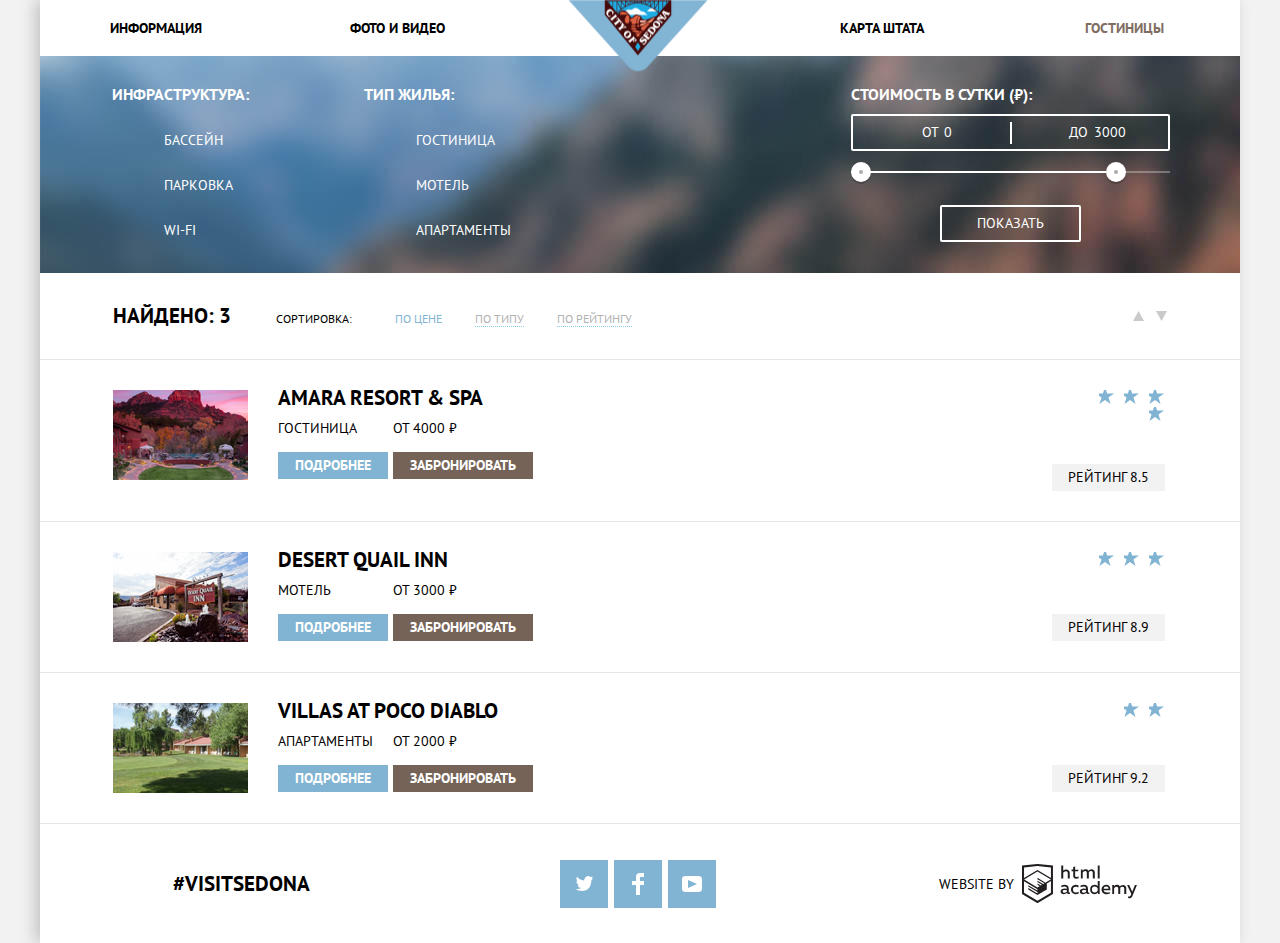
==== commit 2434aa82: "Первый подгон под Perfect Pixel" ====
--- a/hotels.html
+++ b/hotels.html
@@ -10,12 +10,12 @@
   <body>
   <div class="body-wrapper">
 
-<header class="main-header">
-  <nav class="main-navigation">
+<header class="header">
+  <nav class="navigation">
     <a class="main-logo" href="index.html">
       <img src="img/logo.svg" alt="Логотип сервиса поиска гостиниц &quot;Седона&quot;" width="140" height="72">
     </a>
-    <ul class="site-navigation">
+    <ul class="navigation-list">
       <li><a href="info.html">ИНФОРМАЦИЯ</a></li>
       <li><a href="photo.html">ФОТО И ВИДЕО</a></li>
       <li><a href="map.html">КАРТА ШТАТА</a></li>
@@ -71,7 +71,7 @@
     </fieldset>
 
     <div class="filter-range">
-      <span class="filter-range-title">Стоимость в сутки (&#x20bd;)</span>
+      <span class="filter-range-title">Стоимость в сутки (&#x20bd;):</span>
 
       <div class="price-controls">
         <label class="min-price">от <input type="text" name="min-price" value="0"></label>
@@ -97,7 +97,7 @@
     <h2>Найдено: 3</h2>
       <ul class="sort-list">
         <li class="sort-item">Сортировка: </li>
-        <li class="sort-item"><a href="#">По цене</a></li>
+        <li class="sort-item active"><a href="#" class="active">По цене</a></li>
         <li class="sort-item"><a href="#">По типу</a></li>
         <li class="sort-item"><a href="#">По рейтингу</a></li>
       </ul>
@@ -200,24 +200,23 @@
 </main>
 
 <footer class="footer">
-  <div class="container">
+  <div class="footer-hashtag">
     <span class="visitsedona">#visitsedona</span>
-
-    <div class="footer-buttons">
-      <ul class="footer-buttons">
-          <li><a class="social-button twitter" href="#"></a></li>
-          <li><a class="social-button fb" href="#"></a></li>
-          <li><a class="social-button youtube" href="#"></a></li>
-      </ul>
-    </div>
-
-    <div class="website-by">
-        <span>Website by</span>
-        <a class="footer-logo" href="https://htmlacademy.ru/intensive/htmlcss">
-          <img src="img/website_by.svg" alt="Логотип HTML Academy" width="200" height="45">
-        </a>
-    </div>
-
+  </div>
+
+  <div class="footer-buttons">
+    <ul class="footer-buttons-list">
+      <li><a class="social-button twitter" href="#"></a></li>
+      <li><a class="social-button fb" href="#"></a></li>
+      <li><a class="social-button youtube" href="#"></a></li>
+    </ul>
+  </div>
+
+  <div class="website-by">
+    <span>Website by</span>
+    <a class="footer-logo" href="https://htmlacademy.ru/intensive/htmlcss">
+      <svg class="academy-logo" id="Layer_1" data-name="Layer 1" xmlns="http://www.w3.org/2000/svg" viewBox="0 0 108.08 36.85"><title>logo-htmlacademy-small1</title><path d="M44.61,26.88a2,2,0,0,0,.55-0.1v1.33a3.25,3.25,0,0,1-1.18.21,1.67,1.67,0,0,1-1.67-1,4.84,4.84,0,0,1-3.14,1.08c-1.51,0-2.91-.83-2.91-2.55,0-2.13,2-2.79,3.71-2.79a11.08,11.08,0,0,1,2.17.25v-0.3c0-1-.76-1.77-2.19-1.77a7.42,7.42,0,0,0-3,.64v-1.7a10.21,10.21,0,0,1,3.19-.55c2.36,0,3.81,1.12,3.81,3.65v3a0.54,0.54,0,0,0,.49.59h0.17Zm-6.44-1.13A1.35,1.35,0,0,0,39.63,27h0.11a3.39,3.39,0,0,0,2.41-1V24.58a9.72,9.72,0,0,0-1.81-.21c-1,0-2.16.33-2.16,1.38h0Zm12.36-6.11a5,5,0,0,1,2.57.64V22a4.08,4.08,0,0,0-2.3-.7,2.75,2.75,0,1,0,0,5.49,5,5,0,0,0,2.43-.64v1.71a6.27,6.27,0,0,1-2.76.57A4.21,4.21,0,0,1,46,24.51q0-.21,0-0.41a4.32,4.32,0,0,1,4.18-4.46h0.38Zm12.17,7.24a2,2,0,0,0,.55-0.1v1.33a3.25,3.25,0,0,1-1.18.21,1.67,1.67,0,0,1-1.67-1,4.84,4.84,0,0,1-3.14,1.08c-1.51,0-2.91-.83-2.91-2.55,0-2.13,2-2.79,3.71-2.79a11.08,11.08,0,0,1,2.17.25v-0.3c0-1-.76-1.77-2.19-1.77a7.42,7.42,0,0,0-3,.64v-1.7a10.21,10.21,0,0,1,3.19-.55c2.36,0,3.81,1.12,3.81,3.65v3a0.54,0.54,0,0,0,.49.59h0.17Zm-6.44-1.13A1.35,1.35,0,0,0,57.73,27h0.11a3.39,3.39,0,0,0,2.41-1V24.58a9.72,9.72,0,0,0-1.81-.21c-1.06,0-2.16.33-2.16,1.38h0ZM73,16V28.2H71.35V26.88a3.88,3.88,0,0,1-3.19,1.54,4.4,4.4,0,0,1,0-8.78,3.81,3.81,0,0,1,3,1.3V16H73Zm-4.53,5.22a2.76,2.76,0,1,0,0,5.52A2.86,2.86,0,0,0,71.15,25V23A2.91,2.91,0,0,0,68.49,21.27ZM79,19.64c3.31,0,4.46,2.68,3.92,5.09H76.7c0.21,1.5,1.67,2.11,3.19,2.11a6.11,6.11,0,0,0,2.64-.59v1.6a7.14,7.14,0,0,1-3,.57C77,28.42,74.78,27,74.78,24a4.18,4.18,0,0,1,4-4.39H79Zm0.09,1.54a2.28,2.28,0,0,0-2.44,2.1v0.06H81.3A2,2,0,0,0,79.13,21.18Zm5.73,7V19.87h1.65v1a3.81,3.81,0,0,1,2.78-1.27A2.86,2.86,0,0,1,91.89,21a4.12,4.12,0,0,1,2.91-1.33A3.06,3.06,0,0,1,98,23V28.2h-1.9V23.05a1.59,1.59,0,0,0-1.42-1.75H94.42a2.8,2.8,0,0,0-2.07,1.12V28.2h-1.9V23.05A1.59,1.59,0,0,0,89,21.31H88.8a3,3,0,0,0-2.21,1.29v5.63H84.86Zm21.31-8.33h1.9l-3.91,9.46c-0.9,2.17-2.09,2.86-3.35,2.86a4.76,4.76,0,0,1-1.1-.14V30.46a2.86,2.86,0,0,0,.85.12c0.9,0,1.58-.64,2.07-1.9l0.17-.42-4-8.4h2l2.86,6.29ZM38.73,1.46V6.22a3.81,3.81,0,0,1,2.7-1.14,3.25,3.25,0,0,1,3.44,3.4v5.15H43V8.72a1.81,1.81,0,0,0-1.61-2h-0.3a2.93,2.93,0,0,0-2.32,1.39v5.52h-1.9V1.46h1.9ZM49.94,2.31v3h3V6.91h-3v3.81c0,1.1.5,1.46,1.58,1.46a4.49,4.49,0,0,0,1.69-.33v1.6A6.8,6.8,0,0,1,51,13.8a2.55,2.55,0,0,1-2.86-2.74V6.89H46.58V5.26h1.5V2.74Zm5.4,11.31V5.28H57v1A3.81,3.81,0,0,1,59.77,5a2.86,2.86,0,0,1,2.6,1.33A4.12,4.12,0,0,1,65.28,5,3.06,3.06,0,0,1,68.44,8.4v5.21h-1.9V8.46a1.59,1.59,0,0,0-1.42-1.75H64.89a2.8,2.8,0,0,0-2.07,1.12v5.78h-1.9V8.46A1.59,1.59,0,0,0,59.5,6.71H59.27A3,3,0,0,0,57.06,8v5.63H55.34ZM71.17,1.45H73V13.6H71.17V1.45ZM14.71,0H14.55L0,1.54V28.21l14.55,8.66,14.55-8.66V1.54Zm12.5,27.1L14.55,34.64,1.9,27.12V16.18l12.59,7.5V25L5.86,19.9v1.31l8.68,5.21v1.39L5.87,22.65V24l8.68,5.21,8.75-5.24V18.31L27.2,16V27.12Zm0-12.53-3.48,2-1.6,1L14.51,13v1.31L21,18.23H21l-0.14.09-1,.54-5.37-3.2V17l4.24,2.52-1,.67-3.2-1.9v1.31l2.1,1.24L14.5,22.1,2,14.65,14.51,7.11Zm0-1.32L14.49,5.76,1.91,13.25v-10L14.56,1.92,27.21,3.25v10h0Z" transform="translate(0 -0.02)" fill="#231f20"/></svg>
+    </a>
   </div>
 </footer>
 </body>
--- a/css/style.css
+++ b/css/style.css
@@ -32,58 +32,69 @@
   padding: 0;
 }
 
-.main-navigation {
+.navigation {
   position: relative;
   z-index: 3;
 
-  display: block;
+  display: flex;
+
+  margin: 0;
+  padding: 0;
+  border: none;
+
+  background-color: #ffffff;
+}
+
+.navigation-list {
+  display: flex;
+  flex-direction: row;
+  flex-wrap: wrap;
+
   width: 1200px;
-  margin: 0px;
-  padding: 15px 70px;
-  box-sizing: border-box;
-
-  background-color: #ffffff;
-  list-style: none;
-  border: 0;
-}
-
-.site-navigation {
-  display: flex;
-  flex-direction: row;
-  flex-wrap: nowrap;
-  justify-content: space-between;
-
-  margin: 0;
-  padding: 0;
+  margin: 0;
+  padding: 0 70px;
+  box-sizing: border-box;
 
   line-height: 26px;
   font-size: 14px;
   font-weight: bold;
   text-transform: capitalize;
   text-align: center;
-  background-color: #ffffff;
-}
-
-.site-navigation li {
+
+  background-color: #ffffff;
+  color: #000000;
+}
+
+.navigation-list li {
   width: 240px;
   margin: 0;
-  padding: 0;
-  border:0;
+  padding: 15px 0;
+  border: 0;
+
+  vertical-align: middle;
 
   list-style: none;
 }
 
-.site-navigation li:first-child,
-.site-navigation li:nth-child(2)  {
+.navigation-list li:first-child,
+.navigation-list li:nth-child(2)  {
   text-align: left;
 }
 
-.site-navigation li:last-child,
-.site-navigation li:nth-child(3)  {
+.navigation-list li:last-child,
+.navigation-list li:nth-child(3)  {
   text-align: right;
 }
 
-.site-navigation a {
+.navigation-list li:nth-child(2)  {
+  margin-right: 47px;
+}
+
+.navigation-list li:nth-child(3)  {
+  margin-left: 47px;
+}
+
+.navigation-list a {
   margin: 0;
   padding: 0;
 
@@ -91,24 +102,25 @@
   font-size: 14px;
   font-weight: bold;
   text-transform: capitalize;
-  text-align: center;
+
+  background-color: #ffffff;
   color: #000000;
-
   cursor: pointer;
+
   list-style: none;
   text-decoration: none;
 }
 
-.site-navigation a:hover {
+.navigation-list a:hover {
   color: #81b3d2;
 }
 
-.site-navigation a:focus {
+.navigation-list a:focus {
   color: #b2b2b2;
 }
 
-.site-navigation a:active,
-.site-navigation .active {
+.navigation-list a:active,
+.navigation-list .active {
   color: #7f6d62;
 }
 
@@ -128,7 +140,7 @@
   position: relative;
   display: block;
   width: auto;
-  height: 512px;
+  height: 510px;
 
   margin: 0;
   padding: 0;
@@ -139,10 +151,10 @@
 .sedona-background {
   position: absolute;
   z-index: 1;
-  top: -55px;
 
   width: 1200px;
-  height: 561px;
+  height: 510px;
+  top: 0;
 
   background-color: #ffffff;
   background-image: url("../img/background_photo.jpg");
@@ -152,28 +164,33 @@
 .sedona-background::before {
   content: url("../img/polygon.svg");
 
-  position: relative;
+  position: absolute;
   z-index: 5;
-  top: 505px;
-
-  width: 1200px;
-  height: 59px;/
+  bottom: -3px;
+  left: 0;
+
+  width: 1201px;
+  height: 59px;
 }
 
 .welcome-img {
   position: absolute;
   z-index: 4;
-  top: 77px;
+  top: 79px;
   left: 371px;
 
-  width: 459px;
+  width: 452px;
   height: 353px;
 
   background-image: url("../img/welcome.svg");
-}
-
+  background-repeat: no-repeat;
+}
+
+==================================================================================================================
 
 .intro-text {
+  display: flex;
+
   width: 1200px;
   margin: 0;
   padding: 48px 0;
@@ -185,30 +202,39 @@
   position: relative;
   z-index: 2;
 
+  display: flex;
+  flex-direction: column;
+
   width: 576px;
 
   margin: 0 auto;
-  padding: 0;
+  padding: 57px 0 53px 0;
 
   background-color: #ffffff;
 }
 
 .intro-title h1 {
-  margin-top: 10px;
-  margin-bottom: 31px;
-  padding: 0px 42px;
+
+  width: 576px;
+  margin: 0;
+  margin-bottom: 15px;
+  padding: 0;
 
   line-height: 26px;
   font-size: 21px;
   font-weight: bold;
   text-transform: uppercase;
   text-align: center;
+
   color: #000000;
   background-color: #ffffff;
 }
 
 .intro-title p {
-  margin-bottom: 5px;
+
+  width: 576px;
+  margin: 0;
+  margin-top: 15px;
 
   line-height: 26px;
   font-size: 14px;
@@ -220,9 +246,15 @@
   text-transform: uppercase;
 }
 
+==================================================================================================================
+
 .sedona-advantages {
-  display: block;
   z-index: 5;
+
+  display: flex;
+  flex-direction: column;
+  flex-wrap: wrap;
+
   margin: 0;
   padding: 0;
 
@@ -232,75 +264,57 @@
   text-align: center;
   text-transform: uppercase;
 
+  color: #000000;
+  background-color: #ffffff;
   list-style: none;
-  background-color: #ffffff;
-}
-
-.sedona-advantages h3 {
-  padding: 15px 100px;
-  margin: 0;
+}
+
+.city-description {
+  display: flex;
+  flex-direction: row;
+  flex-wrap: wrap;
+  background-color: #ffffff;
+}
+
+.devil-bridge {
+  display: flex;
+  flex-direction: row-reverse;
+  flex-wrap: wrap;
+  background-color: #ffffff;
+}
+
+.city-description-text,
+.devil-bridge-text {
+  display: flex;
+  flex-direction: column;
+
+  box-sizing: border-box;
+
+  width: 400px;
+  padding: 45px 60px;
+  margin: 0;
+
+  background-color: #81b3d2;
+}
+
+.city-description-text h2,
+.devil-bridge-text h2 {
+  margin: 0;
+  margin-bottom: 13px;
+  padding: 0;
 
   line-height: 21px;
   font-size: 21px;
   font-weight: bold;
 
-  color: #000000;
-}
-
-.sedona-advantages ~ p {
-  line-height: 21px;
-  font-size: 14px;
-  font-weight: normal;
-
-  color: #000000;
-}
-
-.city-description {
-  display: flex;
-  flex-direction: row;
-  flex-wrap: wrap;
   background-color: #81b3d2;
-}
-
-.city-description-text {
-  display: flex;
-  flex-direction: column;
-  flex-grow: 1;
-  justify-content: space-between;
-
-  box-sizing: border-box;
-
-  padding: 45px 60px;
-  margin: 0;
-
-  width: 400px;
-}
-
-.devil-bridge {
-  display: flex;
-  flex-direction: row-reverse;
-  flex-wrap: wrap;
-  background-color: #81b3d2;
-}
-
-.devil-bridge-text {
-  display: flex;
-  flex-direction: column;
-  flex-grow: 1;
-  justify-content: space-between;
-
-  box-sizing: border-box;
-
-  padding: 49px;
-  margin: 0;
-
-  width: 400px;
+  color: #ffffff;
 }
 
 .city-description-text p,
 .devil-bridge-text p {
 
-  margin: 0;
+  margin: 12px 0;
 
   line-height: 21px;
   font-size: 14px;
@@ -312,37 +326,48 @@
   list-style: none;
 }
 
-.city-description-text h2,
-.devil-bridge-text h2 {
-  margin: 0;
-  padding: 0;
+.city-description-image {
+  display: flex;
+
+  width: 800px;
+  padding: 0;
+  margin: 0;
+
+  background-color: #81b3d2;
+  background-image: url("../img/city_description_1.jpg");
+  background-repeat: no-repeat;
+  background-size: cover;
+}
+
+.devil-bridge-image  {
+  display: flex;
+
+  width: 800px;
+  padding: 0;
+  margin: 0;
+
+  background-color: #81b3d2;
+  background-image: url("../img/city_description_2.jpg");
+  background-repeat: no-repeat;
+  background-size: cover;
+}
+
+.features h3,
+.features-list h3{
+  margin: 0;
 
   line-height: 21px;
   font-size: 21px;
   font-weight: bold;
-
-  background-color: #81b3d2;
-  color: #ffffff;
-}
-
-.city-description-image img{
-  display: flex;
-  flex-grow: 3;
-
-  width: 800px;
-  padding: 0;
-  margin: 0;
-  background-color: #ffffff;
-}
-
-.devil-bridge-image img{
-  display: flex;
-  flex-grow: 3;
-
-  width: 800px;
-  padding: 0;
-  margin: 0;
-  background-color: #ffffff;
+  text-transform: uppercase;
+}
+
+.features p,
+.features-list p {
+  line-height: 21px;
+  font-size: 14px;
+  font-weight: normal;
+  text-transform: uppercase;
 }
 
 .city-options {
@@ -352,19 +377,20 @@
   box-sizing: border-box;
 
   margin: 0;
-  padding: 55px 0;
+  padding: 55px 0 85px 0;
 
   list-style: none;
 }
 
 .city-options p {
+  margin-top: 28px;
   margin-bottom: 0;
-  padding: 0 60px;
+  padding: 0 55px;
 }
 
 .option-items {
   display: flex;
-  flex-direction: row;
+  flex-direction: column;
   flex-wrap: wrap;
 
   width: 400px;
@@ -372,7 +398,8 @@
   list-style: none;
 }
 
-.motel-icon {
+/*
+.option-items .motel-icon {
   position: relative;
   display: block;
   margin: 0 auto;
@@ -381,10 +408,11 @@
   height: 76px;
   background-image: url("../img/icon-1.svg");
   background-repeat: no-repeat;
+  background-position: 162px 60px;
   vertical-align: bottom;
 }
 
-.food-icon {
+.option-items .food-icon {
   position: relative;
   display: block;
   margin: 0 auto;
@@ -393,10 +421,11 @@
   height: 76px;
   background-image: url("../img/icon-2.svg");
   background-repeat: no-repeat;
+  background-position: left 162px top 60px;
   vertical-align: bottom;
 }
 
-.souvenir-icon {
+.option-items .souvenir-icon {
   position: relative;
   display: block;
   margin: 0 auto;
@@ -405,44 +434,52 @@
   height: 76px;
   background-image: url("../img/icon-3.svg");
   background-repeat: no-repeat;
+  background-position: left 162px top 60px;
   vertical-align: bottom;
 }
-
-
-
-/*
+*/
+
 .motel-icon::before {
   content: url("../img/icon-1.svg");
   position: relative;
+
   display: block;
   margin: 0 auto;
   margin-bottom: 30px;
   width: 75px;
   height: 72px;
+
+  fill: #81b3d2;
 }
 
 .food-icon::before {
   content: url("../img/icon-2.svg");
   position: relative;
+
   display: block;
   margin: 0 auto;
   margin-bottom: 30px;
   padding-top: 0;
   width: 74px;
   height: 70px;
+
+  fill: #81b3d2;
 }
 
 .souvenir-icon::before {
   content: url("../img/icon-3.svg");
   position: relative;
+
   display: block;
   margin: 0 auto;
   margin-bottom: 30px;
   padding-top: 0;
   width: 64px;
   height: 76px;
-}
-*/
+
+  fill: #81b3d2;
+}
+
 .features-list {
   display: flex;
   margin: 0;
@@ -460,10 +497,9 @@
   flex-wrap: wrap;
 
   width: 400px;
-  box-sizing: border-box;
-
-  margin: 0;
-  padding: 0 15px;
+  margin: 0;
+  padding: 0 73px;
+  box-sizing: border-box;
 
   background-color: #eeeeee;
   list-style: none;
@@ -485,10 +521,47 @@
   margin-bottom: 0;
 }
 
+/*======================================форма==========================================*/
+
+.hotel-search {
+  position: relative;
+  border: none;
+  background-color: #ffffff;
+  color: #000000;
+}
+
+.text {
+  display: flex;
+  flex-direction: column;
+  justify-content: center;
+  background-color: #ffffff;
+ }
+
+
+.search-container h2 {
+  padding-top: 55px;
+  margin: 0;
+
+  line-height: 36px;
+  font-size: 30px;
+  font-weight: bold;
+  text-transform: uppercase;
+}
+
+.search-container p {
+  padding-top: 35px;
+  margin: 0;
+
+  line-height: 24px;
+  font-size: 14px;
+  font-weight: normal;
+  text-transform: uppercase;
+}
+
 .open-form-button {
+  margin: 33px auto;
+  margin-bottom: 0;
   padding: 33px;
-  margin: 35px 315px;
-  margin-bottom: 0;
   width: 575px;
 
   line-height: 26px;
@@ -517,50 +590,18 @@
   color: #857871;
 }
 
-/*======================================форма==========================================*/
-
-.hotel-search {
-  border: none;
-  background-color: #ffffff;
-  color: #000000;
-}
-
-.search-container .text {
-  display: block;
-  margin: 0 384px;
-  background-color: #ffffff;
- }
-
-
-.search-container h2 {
-  padding-top: 55px;
-  margin: 0;
-
-  line-height: 36px;
-  font-size: 30px;
-  font-weight: bold;
-  text-transform: uppercase;
-}
-
-.search-container p {
-  padding-top: 35px;
-  margin: 0;
-
-  line-height: 24px;
-  font-size: 14px;
-  font-weight: normal;
-  text-transform: uppercase;
-}
-
 .hotel-search-modal {
-  position: relative;
   z-index: 1;
-  left: 315px;
+  position: relative;
   background-color: #ffffff;
 }
 
 .hotel-search-form {
   position: absolute;
+  left: 0;
+  right: 0;
+  margin-left: auto;
+  margin-right: auto;
 
   display: flex;
   flex-direction: column;
@@ -581,12 +622,7 @@
   border: none;
 }
 
-.hotel-search-form .number-count {
-  display: flex;
-  flex-direction: row;
-}
-
-.hotel-search-form p {
+.date-field {
   display: flex;
   flex-direction: row;
 
@@ -601,85 +637,30 @@
   text-transform: uppercase;
 }
 
-.hotel-search-form label {
-  width: 100px;
+.date-field {
+  position: relative;
+}
+
+.date-field label {
   margin-right: 10px;
   padding: 0;
   padding-top: 6px;
 }
 
-.hotel-search-form input {
+.date-field input[type="date"] {
+  box-sizing: border-box;
+
+  width: 347px;
+  padding: 6px 12px;
+  padding-right: 30px;
+  margin-left: auto;
+
   font: inherit;
   border: none;
   background-color: #f2f2f2;
   text-transform: uppercase;
   -webkit-appearance: textfield;
   -webkit-rtl-ordering: logical;
-}
-.hotel-search-form .unstyled:hover, {
-  background-color: #ebebeb;
-}
-
-.hotel-search-form .unstyled:focus,
-.hotel-search-form .unstyled:active {
-  background-color: #ffffff;
-  border: 2px solid #e5e5e5;
-  padding: 4px 10px;
-  outline: none;
-  box-sizing: border-box;
-}
-
-.hotel-search-form .number:hover, {
-  background-color: #ebebeb;
-}
-
-.hotel-search-form .number:focus,
-.hotel-search-form .number:active {
-  background-color: #ffffff;
-  border: 2px solid #e5e5e5;
-  padding: 4px 18px;
-  padding-left: 38px;
-  outline: none;
-  box-sizing: border-box;
-}
-
-.hotel-search-form .unstyled:hover, {
-  background-color: #ebebeb;
-}
-
-.hotel-search-form .unstyled:focus,
-.hotel-search-form .unstyled:active {
-  background-color: #ffffff;
-  border: 2px solid #e5e5e5;
-  padding: 4px 10px;
-  outline: none;
-  box-sizing: border-box;
-}
-
-.hotel-search-form .number:hover, {
-  background-color: #ebebeb;
-}
-
-.hotel-search-form .number:focus,
-.hotel-search-form .number:active {
-  background-color: #ffffff;
-  border: 2px solid #e5e5e5;
-  padding: 4px 18px;
-  padding-left: 38px;
-  outline: none;
-  box-sizing: border-box;
-}
-
-.date-field {
-  position: relative;
-}
-
-.date-field input[type="date"] {
-  box-sizing: border-box;
-  padding: 6px 12px;
-  padding-right: 30px;
-
-  width: 347px;
 }
 
 .date-field .calendar-icon {
@@ -716,85 +697,180 @@
     -webkit-appearance: none;
 }
 
-.number-count p {
-  position: relative;
+.date-field .unstyled:hover {
+  background-color: #ebebeb;
+}
+
+.date-field .unstyled:focus,
+.date-field .unstyled:active {
+  background-color: #ffffff;
+  border: 2px solid #e5e5e5;
+  padding: 4px 10px;
+  outline: none;
+  box-sizing: border-box;
+}
+
+
+.number-count {
+  display: flex;
+  flex-direction: row;
+
+  margin-bottom: 29px;
+
+  text-align: left;
+  font-size: 14px;
+  font-weight: bold;
+  line-height: 26px;
+  text-transform: uppercase;
+}
+
+.number-container {
+  position: relative;
+
+  display: flex;
+  flex-direction: row;
+  justify-content: space-between;
+
+  width: 229px;
   margin-top: 0;
 }
 
-.children-number label {
-  width: 43px;
-  margin-left: 50px;
-  margin-right: 24px;
-}
-
-.number-count input[type="number"] {
-  box-sizing: border-box;
-
-  width: 115px;
+.number-container label {
+  padding-top: 6px;
+  margin-right: 25px;
+}
+
+.number-container:nth-child(2) {
+  justify-content: flex-end;
+}
+
+.adults-imput-wrapper,
+.children-imput-wrapper {
+  position: relative;
+}
+
+.number-container input {
+  width: 114px;
+  margin: 0;
   padding: 6px 20px;
-  padding-left: 40px;
-  }
-
-.number-count input[type=number]::-webkit-inner-spin-button,
-.number-count input[type=number]::-webkit-outer-spin-button{
-    -webkit-appearance: none;
-    -moz-appearance: none;
-    appearance: none;
-    margin: 0;
-}
-
-.number-count .plus-icon {
-  display: block;
+  box-sizing: border-box;
+
+  font: inherit;
+  text-align: center;
+
+  border: none;
+  background-color: #f2f2f2;
+}
+
+.number-container .minus-icon {
+  position: absolute;
+  top: 0;
+  left: 0;
+
+  width: 39px;
+  height: 39px;
+  border: none;
+  background-color: transparent;
+}
+
+.number-container .plus-icon {
+  position: absolute;
+  top: 0;
+  right: 0;
+
+  width: 39px;
+  height: 39px;
+  border: none;
+  background-color: transparent;
+}
+
+.minus-icon::before {
+  content: "";
   position: absolute;
   top: 18px;
-  left: 200px;
-
-  padding: 0;
+  left: 14px;
+
+  display: block;
+  width: 11px;
+  height: 3px;
+  padding: 0;
+
   border: none;
   outline: none;
-
   background-color: #a9a9a9;
 }
 
-.number-count .plus-icon::after {
+.plus-icon::before {
   content: "";
   position: absolute;
+  top: 18px;
+  right: 14px;
+
+  display: block;
   width: 11px;
   height: 3px;
   background-color: #a9a9a9;
 }
 
-.number-count .plus-icon::before {
+.plus-icon::after  {
   content: "";
   position: absolute;
+  top: 18px;
+  right: 14px;
+
+  display: block;
   width: 11px;
   height: 3px;
   background-color: #a9a9a9;
   transform: rotate(90deg);
 }
 
-.number-count .minus-icon {
-  display: block;
-  position: absolute;
-  top: 19px;
-  left: 125px;
-
-  width: 11px;
-  height: 3px;
-  padding: 0;
-  border: none;
+.minus-icon:hover::before {
+  background-color: #000000;
+}
+
+.plus-icon:hover::before {
+  background-color: #000000;
+}
+
+.plus-icon:hover::after {
+  background-color: #000000;
+}
+
+.minus-icon:focus::before,
+.minus-icon:active::before {
+  background-color: #81b3d2;
+}
+
+.plus-icon:focus::before,
+.plus-icon:active::before {
+  background-color: #81b3d2;
+}
+
+.plus-icon:focus::after,
+.plus-icon:active::after {
+  background-color: #81b3d2;
+}
+
+
+.number-container .number:hover {
+  background-color: #ebebeb;
+}
+
+.number-container .number:focus,
+.number-container .number:active {
+  background-color: #ffffff;
+  border: 2px solid #e5e5e5;
+  padding: 4px 18px;
+  padding-left: 38px;
   outline: none;
-
-  background-color: #a9a9a9;
-}/*
-
-.plus-icon:hover .plus-icon::before,
-.plus-icon:hover .plus-icon::after, {
-  fill: #000000;
-}*/
-
-button.search-button {
-  padding: 18px 195px;
+  box-sizing: border-box;
+}
+
+/*============================================================================================*/
+
+.search-button {
+  padding: 16px 195px;
   margin-top: 25px;
 
   line-height: 26px;
@@ -854,8 +930,8 @@
 /*==============================внутренняя страница======================================*/
 .search-preferences {
   position: relative;
-  min-height: 219px;
-  padding: 30px 73px;
+  min-height: 217px;
+  padding: 0 70px;
   box-sizing: border-box;
 
   font-style: normal;
@@ -870,11 +946,10 @@
 .search-preferences-background {
   position: absolute;
   z-index: 0;
-  top: -20px;
   right: 0;
 
   padding: 0;
-  height: 562px;
+  height: 217px;
   width: 1200px;
 
   background-color: #ffffff;
@@ -889,6 +964,8 @@
   flex-direction: row;
   flex-wrap: wrap;
   justify-content: flex-start;
+
+  padding-top: 28px;
 }
 
 .infrastructure {
@@ -897,7 +974,7 @@
   display: flex;
   flex-direction: column;
 
-  margin-right: 110px;
+  margin-right: 113px;
   padding: 0;
   border: none;
 
@@ -910,7 +987,7 @@
   display: flex;
   flex-direction: column;
 
-  margin-right: 110px;
+  margin-right: 113px;
   padding: 0;
   border: none;
 
@@ -928,13 +1005,15 @@
   display: flex;
   align-content: flex-start;
   text-align: left;
-  padding-bottom: 22px;
+  padding-bottom: 24px;
   padding-left: 25px;
   box-sizing: border-box;
 }
 
 .infrastructure-list,
 .accomodation-list {
+  margin: 0;
+  margin-top: 25px;
   padding: 0;
   list-style: none;
 }
@@ -980,6 +1059,8 @@
   flex-direction: column;
   width: 328px;
   margin-left: auto;
+  padding-left: 9px;
+  box-sizing: border-box;
 
   color: #ffffff;
 }
@@ -996,7 +1077,7 @@
 
 .price-controls {
   position: relative;
-  height: 36px;
+  height: 33px;
   margin-bottom: 20px;
 
   border: 2px solid #ffffff;
@@ -1020,7 +1101,7 @@
   display: inline-block;
 
   width: 90px;
-  padding-top: 7px;
+  padding-top: 5px;
   padding-bottom: 7px;
   padding-left: 45px;
 
@@ -1031,7 +1112,7 @@
 }
 
 .price-controls .min-price {
-  padding-right: 20px;
+  padding-right: 10px;
 }
 
 .price-controls input {
@@ -1117,6 +1198,7 @@
 
   display: flex;
   flex-direction: row;
+  align-items: baseline;
 
   padding: 30px 73px;
   border-bottom: 1px solid #e5e5e5;
@@ -1125,6 +1207,7 @@
 
 .search-results h2 {
   margin: 0;
+  margin-right: 20px;
 
   font-size: 21px;
   line-height: 26px;
@@ -1139,7 +1222,9 @@
 
 .icon-up-dir,
 .icon-down-dir {
-  padding: 0;
+  margin-left: 8px;
+  padding: 0;
+
   border: none;
   outline: none;
 
@@ -1168,12 +1253,15 @@
 }
 
  ul.sort-list {
-  margin: 0;
-}
-
-.sort-list li{
-  display: inline;
-
+  display: flex;
+  flex-direction: row;
+  align-content: center;
+  margin: 0;
+  padding: 0;
+}
+
+.sort-list li {
+  padding-top: 4px;
   padding-left: 33px;
 
   font-size: 12px;
@@ -1183,6 +1271,11 @@
 
   list-style: none;
   color: #000000;
+}
+
+.sort-list li:first-child {
+  padding-left: 25px;
+  padding-right: 10px;
 }
 
 .sort-list a {
@@ -1200,6 +1293,12 @@
 
 .sort-list a:active {
   color: #000000;
+  border-bottom: none;
+}
+
+.sort-list .active {
+  color: #81b3d2;
+  border-bottom: none;
 }
 
 .hotel-item {
@@ -1212,6 +1311,7 @@
   border-bottom: 1px solid #e5e5e5;
   text-transform: uppercase;
   background-color: #ffffff;
+  font-size: 0;
 }
 
 .hotel-item .villas {
@@ -1250,7 +1350,7 @@
 h3.hotel-item-title {
   margin: 0;
   margin-top: -5px;
-  margin-bottom: 11px;
+  margin-bottom: 7px;
   padding: 0;
 
   line-height: 26px;
@@ -1280,7 +1380,6 @@
   flex-direction: row;
 
   margin: 0;
-  margin-bottom: 11px;
   padding: 0;
 }
 
@@ -1297,7 +1396,7 @@
   flex-direction: column;
 
   margin: 0;
-  margin-bottom: 9px;
+  margin-bottom: 13px;
   padding: 0;
 
   text-align: left;
@@ -1306,7 +1405,7 @@
  .button-details {
   display: inline-block;
 
-  padding: 3px 11px;
+  padding: 3px 17px;
 
   line-height: 21px;
   font-size: 14px;
@@ -1337,7 +1436,7 @@
 
 .hotel-price-book p {
   margin: 0;
-  margin-bottom: 9px;
+  margin-bottom: 13px;
   padding: 0;
 
   text-align: left;
@@ -1346,7 +1445,7 @@
 .button-booking {
   display: inline-block;
 
-  padding: 3px 11px;
+  padding: 3px 17px;
 
   line-height: 21px;
   font-size: 14px;
@@ -1397,12 +1496,13 @@
 
 ul.hotel-rate.list {
   margin: 0;
-  padding-bottom: 20px;
+  padding-bottom: 40px;
   justify-content: flex-end;
 }
 
 .hotel-rate .list li {
   list-style: none;
+  margin-left: 7px;
 }
 
 .hotel-rate-star {
@@ -1413,8 +1513,14 @@
 
 /*======================================футер==========================================*/
 .footer {
-  padding: 0 73px;
+  display: flex;
+  justify-content: space-between;
+  flex-wrap: wrap;
+
+  width: 1200px;
+  padding: 35px 73px;
   margin-top: 0;
+  box-sizing: border-box;
 
   line-height: 26px;
   font-size: 14px;
@@ -1427,12 +1533,12 @@
 }
 
 .main-page .footer {
-
   position: absolute;
   z-index: 5;
   bottom: 0px;
 
-  padding: 0 73px;
+  display: flex;
+  padding: 35px 73px;
   margin-top: 0;
 
   line-height: 26px;
@@ -1445,52 +1551,55 @@
   list-style: none;
 }
 
-.footer a {
-  display: block;
-}
-
-.footer .container {
-  display: flex;
-  flex-direction: row;
-
-  margin: 0;
-  padding: 0;
+.footer-hashtag {
+  display: flex;
+  align-items: center;
+  margin: 0;
+  margin-right: 90px;
+  padding: 0 35px 0 60px;
+
+  box-sizing: border-box;
 }
 
 .visitsedona {
-  flex-grow: 1;
-
-  margin: 48px 0;
-  padding: 0;
-
-  min-width: 328px;
-  box-sizing: border-box;
-
   font-size: 21px;
   font-weight: bold;
  }
 
 .footer-buttons {
-  padding: 0;
-  margin: 0;
-  width: 400px;
+  display: flex;
+  align-items: center;
+  padding: 0;
+  margin: 0;
 
   list-style: none;
+}
+
+.footer-buttons-list {
+  margin: 0;
+  padding: 0 125px;
+  font-size: 0;
 }
 
 .footer-buttons li {
   display: inline-block;
-  vertical-align: baseline;
+  vertical-align: middle;
+  margin: 0;
+  margin-right: 6px;
+  padding: 0;
 
   list-style: none;
+}
+
+.footer-buttons li:last-child {
+  margin-right: 0;
 }
 
 .footer-buttons a {
   display: inline-block;
-  vertical-align: baseline;
+  vertical-align: middle;
   width: 48px;
   height: 48px;
-  margin: 36px 0;
 
   list-style: none;
   text-decoration: none;
@@ -1502,7 +1611,6 @@
 
   padding: 0 auto;
   margin: 0 auto;
-  margin-right: 6px;
 
   vertical-align: middle;
   text-align: center;
@@ -1516,19 +1624,19 @@
 .twitter {
   background-image:
     url("../img/twitter.svg");
-  background-size: 25px 25px;
+  background-size: 17px 15px;
 }
 
 .fb {
   background-image:
     url("../img/facebook.svg");
-  background-size: 25px 25px;
+  background-size: 12px 22px;
 }
 
 .youtube {
   background-image:
     url("../img/youtube.svg");
-  background-size: 25px 25px;
+  background-size: 20px 16px;
 }
 
 .social-button:hover,
@@ -1541,29 +1649,41 @@
 }
 
 .website-by {
-  width: 328px;
-  margin: 40px auto;
+  display: flex;
+  align-items: center;
+  margin: 5px 0;
+  margin-left: auto;
+
 }
 
 .website-by span {
   display: inline-block;
-  vertical-align: baseline;
-  margin: 0;
-  padding: 0;
-
-  box-sizing: inherit;
+  margin: 0;
+  margin-right: 8px;
+  padding: 0;
+
+  box-sizing: border-box;
+
   font-weight: normal;
-  vertical-align: middle;
-}
-
-a.footer-logo,
-.footer-logo img {
+  text-align: center;
+}
+
+.footer-logo {
+  display: flex;
+  align-items: center;
+}
+
+.academy-logo {
   display: inline-block;
-  vertical-align: middle;
+
   width: 115px;
-
+  margin: 0;
+  padding: 0;
+  padding-right: 30px;
 
   fill: #000000;
 }
 
-
+.footer-logo:hover .academy-logo {
+  fill: #81b3d2;
+}
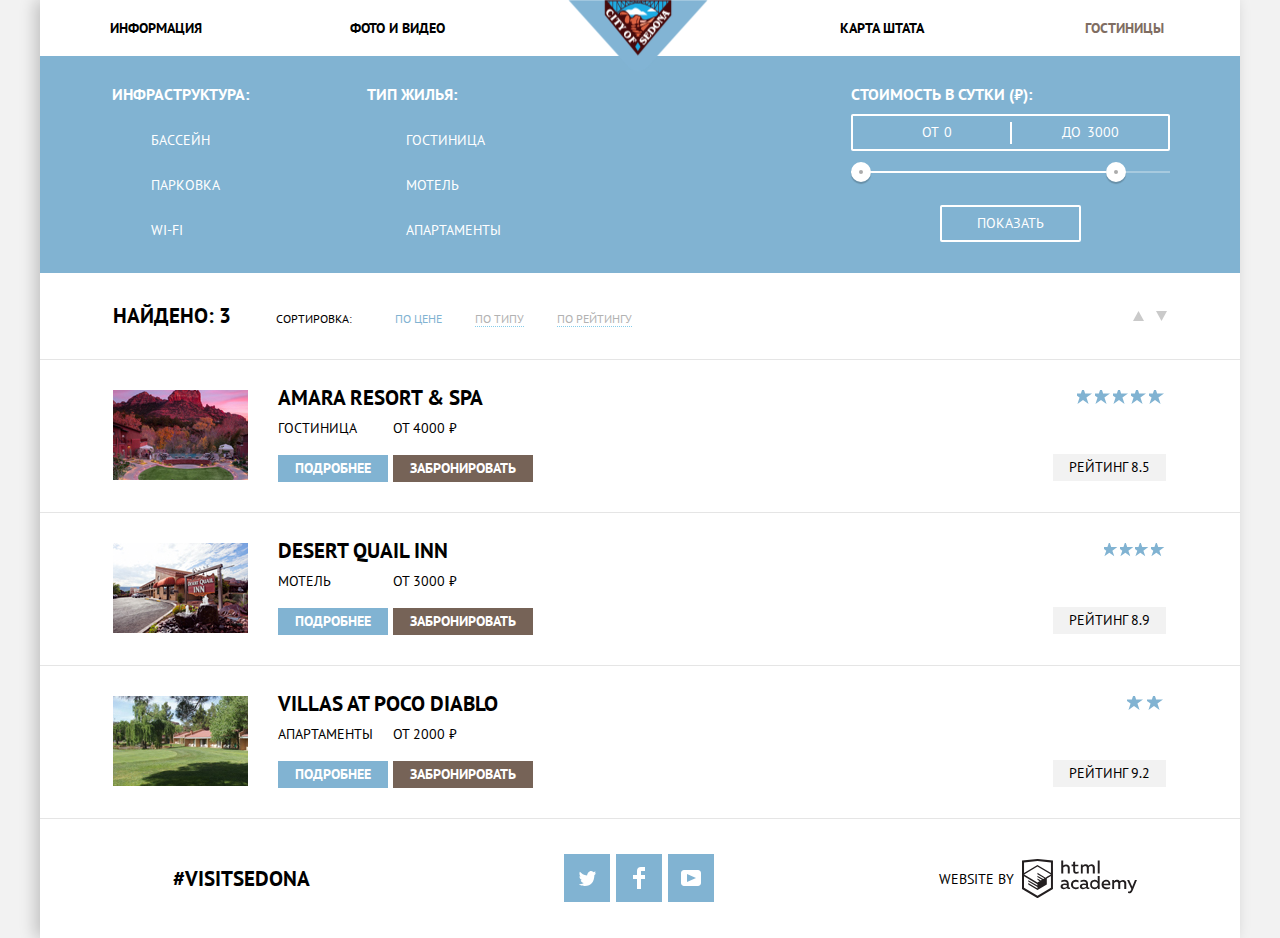
==== commit 119b5590: "Добавление @keyframes и анимации для модального окна формы" ====
--- a/hotels.html
+++ b/hotels.html
@@ -3,38 +3,38 @@
   <head>
     <meta charset="utf-8">
     <title>HTML Academy: Седона</title>
-      <link href="https://fonts.googleapis.com/css?family=PT+Sans:400,700&display=swap&subset=cyrillic" rel="stylesheet">
-      <link href="css/normalize.css" rel="stylesheet">
-      <link href="css/style.css" rel="stylesheet">
+    <link href="https://fonts.googleapis.com/css?family=PT+Sans:400,700&display=swap&subset=cyrillic" rel="stylesheet">
+    <link href="css/normalize.css" rel="stylesheet">
+    <link href="css/style.css" rel="stylesheet">
   </head>
+
   <body>
   <div class="body-wrapper">
 
-<header class="header">
-  <nav class="navigation">
-    <a class="main-logo" href="index.html">
-      <img src="img/logo.svg" alt="Логотип сервиса поиска гостиниц &quot;Седона&quot;" width="140" height="72">
-    </a>
-    <ul class="navigation-list">
-      <li><a href="info.html">ИНФОРМАЦИЯ</a></li>
-      <li><a href="photo.html">ФОТО И ВИДЕО</a></li>
-      <li><a href="map.html">КАРТА ШТАТА</a></li>
-      <li><a class="active" href="hotels.html">ГОСТИНИЦЫ</a></li>
-    </ul>
-  </nav>
-</header>
-
-<main class="inner-page">
-  <h1 class="visually-hidden">Поиск гостиницы в Седоне</h1>
-
-  <section class="search-preferences">
-    <div class="search-preferences-background"></div>
-    <form class="filter" method="get" action="#">
+  <header class="header">
+    <nav class="navigation">
+      <a class="main-logo" href="index.html">
+        <img src="img/logo.svg" alt="Логотип сервиса поиска гостиниц &quot;Седона&quot;" width="140" height="72">
+      </a>
+      <ul class="navigation-list">
+        <li><a href="#">ИНФОРМАЦИЯ</a></li>
+        <li><a href="#">ФОТО И ВИДЕО</a></li>
+        <li><a href="#">КАРТА ШТАТА</a></li>
+        <li><a class="active" href="hotels.html">ГОСТИНИЦЫ</a></li>
+      </ul>
+    </nav>
+  </header>
+
+  <main class="inner-page">
+    <h1 class="visually-hidden">Поиск гостиницы в Седоне</h1>
+
+    <section class="search-preferences">
+      <div class="search-preferences-background"></div>
+      <form class="filter" method="get" action="#">
 
     <div class="filter-form-container">
-
+    <h2 class="visually-hidden">Параметры выбора жилья</h2>
     <fieldset class="infrastructure">
-      <h2 class="visually-hidden">Параметры выбора жилья</h2>
       <legend>Инфраструктура:</legend>
         <ul class="infrastructure-list">
           <li class="option">
@@ -109,7 +109,7 @@
 
   <div class="search-results-list">
     <section class="hotel-item">
-     <img src="img/amara_resort.jpg" alt="Amara Resort and SPA" width="135" height="90">
+     <span class="hotel-item-image amara-resort"></span>
 
       <div class="hotel-item-description">
        <h3 class="hotel-item-title"><a href="#">Amara Resort & SPA</a></h3>
@@ -128,18 +128,13 @@
       </div>
 
     <div class="hotel-rate">
-    <ul class="hotel-rate list">
-       <li class="hotel-rate-star"></li>
-       <li class="hotel-rate-star"></li>
-       <li class="hotel-rate-star"></li>
-       <li class="hotel-rate-star"></li>
-   </ul>
-  <span>Рейтинг 8.5</span>
+      <span class="hotel-rate-four"></span>
+      <span class="hotel-rate-box">Рейтинг 8.5</span>
   </div>
 </section>
 
 <section class="hotel-item">
-     <img src="img/desert_quail_inn.jpg" alt="Desert Quail Inn" width="135" height="90">
+     <span class="hotel-item-image desert-quail-inn"></span>
 
       <div class="hotel-item-description">
        <h3 class="hotel-item-title"><a href="#">Desert Quail Inn</a></h3>
@@ -158,17 +153,12 @@
       </div>
 
     <div class="hotel-rate">
-    <ul class="hotel-rate list">
-       <li class="hotel-rate-star"></li>
-       <li class="hotel-rate-star"></li>
-       <li class="hotel-rate-star"></li>
-   </ul>
-  <span>Рейтинг 8.9</span>
+      <span class="hotel-rate-three"></span>
+      <span class="hotel-rate-box">Рейтинг 8.9</span>
   </div>
 </section>
 
-<section class="hotel-item"><!--
-     <img src="img/villas.jpg" alt="Villas at Poco Diablo" width="135" height="90"> -->
+<section class="hotel-item">
      <span class="hotel-item-image villas"></span>
 
       <div class="hotel-item-description">
@@ -188,11 +178,8 @@
       </div>
 
     <div class="hotel-rate">
-    <ul class="hotel-rate list">
-       <li class="hotel-rate-star"></li>
-       <li class="hotel-rate-star"></li>
-   </ul>
-  <span>Рейтинг 9.2</span>
+      <span class="hotel-rate-two"></span>
+      <span class="hotel-rate-box">Рейтинг 9.2</span>
   </div>
 </section>
 
@@ -206,18 +193,43 @@
 
   <div class="footer-buttons">
     <ul class="footer-buttons-list">
-      <li><a class="social-button twitter" href="#"></a></li>
-      <li><a class="social-button fb" href="#"></a></li>
-      <li><a class="social-button youtube" href="#"></a></li>
+      <li>
+        <a class="social-button twitter" href="#">
+          <span class="visually-hidden">Седона в Твиттере</span>
+          <svg xmlns="http://www.w3.org/2000/svg" xmlns:xlink="http://www.w3.org/1999/xlink" width="17" height="15" viewBox="0 0 17 15">
+            <path fill="#FFF" d="M10.95.144c1.685-.496 2.984.27 3.577 1.179.673-.231 1.331-.481 2.011-.708a2.345 2.345 0 0 1-.857 1.768c.685.17 1.304-.491 1.304-.491-.169 1-1.006 1.788-1.563 2.024-.231 6.75-3.175 11.217-10.077 11.082h-.446c-.41 0-4.164-.46-4.898-1.887 2.271.196 3.893-.422 4.693-1.177-.96-.3-2.679-.477-2.979-2.95.349.106.564.228 1.19.119C1.705 8.247.374 7.53.448 5.33c.285.328 1.067.536 1.34.472C1.085 5.561-.182 2.442.894.85c1.818 1.854 3.735 3.606 7.152 3.773C8.254 2.33 9.183.793 10.95.144z">
+            </path>
+          </svg>
+        </a>
+      </li>
+      <li>
+        <a class="social-button fb" href="#">
+          <span class="visually-hidden">Седона на Фейсбуке</span>
+          <svg xmlns="http://www.w3.org/2000/svg" width="12" height="22" viewBox="0 0 12 22">
+            <path fill="#FFF" d="M12 4V0H8a4 4 0 0 0-4 4v4H0v4h4v10h4V12h4V8H8V4h4z">
+            </path>
+          </svg>
+        </a>
+      </li>
+      <li>
+        <a class="social-button youtube" href="#">
+          <span class="visually-hidden">Седона на Ютубе</span>
+          <svg xmlns="http://www.w3.org/2000/svg" xmlns:xlink="http://www.w3.org/1999/xlink" width="20" height="16" viewBox="0 0 20 16">
+            <path fill="#FFF" d="M17 0H3C1.35 0 0 1.35 0 3v10c0 1.65 1.35 3 3 3h14c1.65 0 3-1.35 3-3V3c0-1.65-1.35-3-3-3zM6.027 11.998V4.002L15.014 8l-8.987 3.998z">
+            </path>
+          </svg>
+        </a>
+      </li>
     </ul>
   </div>
 
   <div class="website-by">
     <span>Website by</span>
-    <a class="footer-logo" href="https://htmlacademy.ru/intensive/htmlcss">
-      <svg class="academy-logo" id="Layer_1" data-name="Layer 1" xmlns="http://www.w3.org/2000/svg" viewBox="0 0 108.08 36.85"><title>logo-htmlacademy-small1</title><path d="M44.61,26.88a2,2,0,0,0,.55-0.1v1.33a3.25,3.25,0,0,1-1.18.21,1.67,1.67,0,0,1-1.67-1,4.84,4.84,0,0,1-3.14,1.08c-1.51,0-2.91-.83-2.91-2.55,0-2.13,2-2.79,3.71-2.79a11.08,11.08,0,0,1,2.17.25v-0.3c0-1-.76-1.77-2.19-1.77a7.42,7.42,0,0,0-3,.64v-1.7a10.21,10.21,0,0,1,3.19-.55c2.36,0,3.81,1.12,3.81,3.65v3a0.54,0.54,0,0,0,.49.59h0.17Zm-6.44-1.13A1.35,1.35,0,0,0,39.63,27h0.11a3.39,3.39,0,0,0,2.41-1V24.58a9.72,9.72,0,0,0-1.81-.21c-1,0-2.16.33-2.16,1.38h0Zm12.36-6.11a5,5,0,0,1,2.57.64V22a4.08,4.08,0,0,0-2.3-.7,2.75,2.75,0,1,0,0,5.49,5,5,0,0,0,2.43-.64v1.71a6.27,6.27,0,0,1-2.76.57A4.21,4.21,0,0,1,46,24.51q0-.21,0-0.41a4.32,4.32,0,0,1,4.18-4.46h0.38Zm12.17,7.24a2,2,0,0,0,.55-0.1v1.33a3.25,3.25,0,0,1-1.18.21,1.67,1.67,0,0,1-1.67-1,4.84,4.84,0,0,1-3.14,1.08c-1.51,0-2.91-.83-2.91-2.55,0-2.13,2-2.79,3.71-2.79a11.08,11.08,0,0,1,2.17.25v-0.3c0-1-.76-1.77-2.19-1.77a7.42,7.42,0,0,0-3,.64v-1.7a10.21,10.21,0,0,1,3.19-.55c2.36,0,3.81,1.12,3.81,3.65v3a0.54,0.54,0,0,0,.49.59h0.17Zm-6.44-1.13A1.35,1.35,0,0,0,57.73,27h0.11a3.39,3.39,0,0,0,2.41-1V24.58a9.72,9.72,0,0,0-1.81-.21c-1.06,0-2.16.33-2.16,1.38h0ZM73,16V28.2H71.35V26.88a3.88,3.88,0,0,1-3.19,1.54,4.4,4.4,0,0,1,0-8.78,3.81,3.81,0,0,1,3,1.3V16H73Zm-4.53,5.22a2.76,2.76,0,1,0,0,5.52A2.86,2.86,0,0,0,71.15,25V23A2.91,2.91,0,0,0,68.49,21.27ZM79,19.64c3.31,0,4.46,2.68,3.92,5.09H76.7c0.21,1.5,1.67,2.11,3.19,2.11a6.11,6.11,0,0,0,2.64-.59v1.6a7.14,7.14,0,0,1-3,.57C77,28.42,74.78,27,74.78,24a4.18,4.18,0,0,1,4-4.39H79Zm0.09,1.54a2.28,2.28,0,0,0-2.44,2.1v0.06H81.3A2,2,0,0,0,79.13,21.18Zm5.73,7V19.87h1.65v1a3.81,3.81,0,0,1,2.78-1.27A2.86,2.86,0,0,1,91.89,21a4.12,4.12,0,0,1,2.91-1.33A3.06,3.06,0,0,1,98,23V28.2h-1.9V23.05a1.59,1.59,0,0,0-1.42-1.75H94.42a2.8,2.8,0,0,0-2.07,1.12V28.2h-1.9V23.05A1.59,1.59,0,0,0,89,21.31H88.8a3,3,0,0,0-2.21,1.29v5.63H84.86Zm21.31-8.33h1.9l-3.91,9.46c-0.9,2.17-2.09,2.86-3.35,2.86a4.76,4.76,0,0,1-1.1-.14V30.46a2.86,2.86,0,0,0,.85.12c0.9,0,1.58-.64,2.07-1.9l0.17-.42-4-8.4h2l2.86,6.29ZM38.73,1.46V6.22a3.81,3.81,0,0,1,2.7-1.14,3.25,3.25,0,0,1,3.44,3.4v5.15H43V8.72a1.81,1.81,0,0,0-1.61-2h-0.3a2.93,2.93,0,0,0-2.32,1.39v5.52h-1.9V1.46h1.9ZM49.94,2.31v3h3V6.91h-3v3.81c0,1.1.5,1.46,1.58,1.46a4.49,4.49,0,0,0,1.69-.33v1.6A6.8,6.8,0,0,1,51,13.8a2.55,2.55,0,0,1-2.86-2.74V6.89H46.58V5.26h1.5V2.74Zm5.4,11.31V5.28H57v1A3.81,3.81,0,0,1,59.77,5a2.86,2.86,0,0,1,2.6,1.33A4.12,4.12,0,0,1,65.28,5,3.06,3.06,0,0,1,68.44,8.4v5.21h-1.9V8.46a1.59,1.59,0,0,0-1.42-1.75H64.89a2.8,2.8,0,0,0-2.07,1.12v5.78h-1.9V8.46A1.59,1.59,0,0,0,59.5,6.71H59.27A3,3,0,0,0,57.06,8v5.63H55.34ZM71.17,1.45H73V13.6H71.17V1.45ZM14.71,0H14.55L0,1.54V28.21l14.55,8.66,14.55-8.66V1.54Zm12.5,27.1L14.55,34.64,1.9,27.12V16.18l12.59,7.5V25L5.86,19.9v1.31l8.68,5.21v1.39L5.87,22.65V24l8.68,5.21,8.75-5.24V18.31L27.2,16V27.12Zm0-12.53-3.48,2-1.6,1L14.51,13v1.31L21,18.23H21l-0.14.09-1,.54-5.37-3.2V17l4.24,2.52-1,.67-3.2-1.9v1.31l2.1,1.24L14.5,22.1,2,14.65,14.51,7.11Zm0-1.32L14.49,5.76,1.91,13.25v-10L14.56,1.92,27.21,3.25v10h0Z" transform="translate(0 -0.02)" fill="#231f20"/></svg>
+      <a class="footer-logo" href="https://htmlacademy.ru/intensive/htmlcss">
+        <svg class="academy-logo" id="Layer_1" data-name="Layer 1" xmlns="http://www.w3.org/2000/svg" viewBox="0 0 108.08 36.85"><title>logo-htmlacademy-small</title><path d="M44.61,26.88a2,2,0,0,0,.55-0.1v1.33a3.25,3.25,0,0,1-1.18.21,1.67,1.67,0,0,1-1.67-1,4.84,4.84,0,0,1-3.14,1.08c-1.51,0-2.91-.83-2.91-2.55,0-2.13,2-2.79,3.71-2.79a11.08,11.08,0,0,1,2.17.25v-0.3c0-1-.76-1.77-2.19-1.77a7.42,7.42,0,0,0-3,.64v-1.7a10.21,10.21,0,0,1,3.19-.55c2.36,0,3.81,1.12,3.81,3.65v3a0.54,0.54,0,0,0,.49.59h0.17Zm-6.44-1.13A1.35,1.35,0,0,0,39.63,27h0.11a3.39,3.39,0,0,0,2.41-1V24.58a9.72,9.72,0,0,0-1.81-.21c-1,0-2.16.33-2.16,1.38h0Zm12.36-6.11a5,5,0,0,1,2.57.64V22a4.08,4.08,0,0,0-2.3-.7,2.75,2.75,0,1,0,0,5.49,5,5,0,0,0,2.43-.64v1.71a6.27,6.27,0,0,1-2.76.57A4.21,4.21,0,0,1,46,24.51q0-.21,0-0.41a4.32,4.32,0,0,1,4.18-4.46h0.38Zm12.17,7.24a2,2,0,0,0,.55-0.1v1.33a3.25,3.25,0,0,1-1.18.21,1.67,1.67,0,0,1-1.67-1,4.84,4.84,0,0,1-3.14,1.08c-1.51,0-2.91-.83-2.91-2.55,0-2.13,2-2.79,3.71-2.79a11.08,11.08,0,0,1,2.17.25v-0.3c0-1-.76-1.77-2.19-1.77a7.42,7.42,0,0,0-3,.64v-1.7a10.21,10.21,0,0,1,3.19-.55c2.36,0,3.81,1.12,3.81,3.65v3a0.54,0.54,0,0,0,.49.59h0.17Zm-6.44-1.13A1.35,1.35,0,0,0,57.73,27h0.11a3.39,3.39,0,0,0,2.41-1V24.58a9.72,9.72,0,0,0-1.81-.21c-1.06,0-2.16.33-2.16,1.38h0ZM73,16V28.2H71.35V26.88a3.88,3.88,0,0,1-3.19,1.54,4.4,4.4,0,0,1,0-8.78,3.81,3.81,0,0,1,3,1.3V16H73Zm-4.53,5.22a2.76,2.76,0,1,0,0,5.52A2.86,2.86,0,0,0,71.15,25V23A2.91,2.91,0,0,0,68.49,21.27ZM79,19.64c3.31,0,4.46,2.68,3.92,5.09H76.7c0.21,1.5,1.67,2.11,3.19,2.11a6.11,6.11,0,0,0,2.64-.59v1.6a7.14,7.14,0,0,1-3,.57C77,28.42,74.78,27,74.78,24a4.18,4.18,0,0,1,4-4.39H79Zm0.09,1.54a2.28,2.28,0,0,0-2.44,2.1v0.06H81.3A2,2,0,0,0,79.13,21.18Zm5.73,7V19.87h1.65v1a3.81,3.81,0,0,1,2.78-1.27A2.86,2.86,0,0,1,91.89,21a4.12,4.12,0,0,1,2.91-1.33A3.06,3.06,0,0,1,98,23V28.2h-1.9V23.05a1.59,1.59,0,0,0-1.42-1.75H94.42a2.8,2.8,0,0,0-2.07,1.12V28.2h-1.9V23.05A1.59,1.59,0,0,0,89,21.31H88.8a3,3,0,0,0-2.21,1.29v5.63H84.86Zm21.31-8.33h1.9l-3.91,9.46c-0.9,2.17-2.09,2.86-3.35,2.86a4.76,4.76,0,0,1-1.1-.14V30.46a2.86,2.86,0,0,0,.85.12c0.9,0,1.58-.64,2.07-1.9l0.17-.42-4-8.4h2l2.86,6.29ZM38.73,1.46V6.22a3.81,3.81,0,0,1,2.7-1.14,3.25,3.25,0,0,1,3.44,3.4v5.15H43V8.72a1.81,1.81,0,0,0-1.61-2h-0.3a2.93,2.93,0,0,0-2.32,1.39v5.52h-1.9V1.46h1.9ZM49.94,2.31v3h3V6.91h-3v3.81c0,1.1.5,1.46,1.58,1.46a4.49,4.49,0,0,0,1.69-.33v1.6A6.8,6.8,0,0,1,51,13.8a2.55,2.55,0,0,1-2.86-2.74V6.89H46.58V5.26h1.5V2.74Zm5.4,11.31V5.28H57v1A3.81,3.81,0,0,1,59.77,5a2.86,2.86,0,0,1,2.6,1.33A4.12,4.12,0,0,1,65.28,5,3.06,3.06,0,0,1,68.44,8.4v5.21h-1.9V8.46a1.59,1.59,0,0,0-1.42-1.75H64.89a2.8,2.8,0,0,0-2.07,1.12v5.78h-1.9V8.46A1.59,1.59,0,0,0,59.5,6.71H59.27A3,3,0,0,0,57.06,8v5.63H55.34ZM71.17,1.45H73V13.6H71.17V1.45ZM14.71,0H14.55L0,1.54V28.21l14.55,8.66,14.55-8.66V1.54Zm12.5,27.1L14.55,34.64,1.9,27.12V16.18l12.59,7.5V25L5.86,19.9v1.31l8.68,5.21v1.39L5.87,22.65V24l8.68,5.21,8.75-5.24V18.31L27.2,16V27.12Zm0-12.53-3.48,2-1.6,1L14.51,13v1.31L21,18.23H21l-0.14.09-1,.54-5.37-3.2V17l4.24,2.52-1,.67-3.2-1.9v1.31l2.1,1.24L14.5,22.1,2,14.65,14.51,7.11Zm0-1.32L14.49,5.76,1.91,13.25v-10L14.56,1.92,27.21,3.25v10h0Z" transform="translate(0 -0.02)" fill="#231f20"/></svg>
     </a>
   </div>
 </footer>
+</div>
 </body>
 </html>
--- a/css/style.css
+++ b/css/style.css
@@ -134,7 +134,7 @@
   width: 140px;
   height: 72px;
 }
-/*======================================================================================*/
+/*====================================================INTRODUCTION-pics===================================================*/
 
 .introduction-images {
   position: relative;
@@ -156,7 +156,7 @@
   height: 510px;
   top: 0;
 
-  background-color: #ffffff;
+  background-color: #81b3d2;
   background-image: url("../img/background_photo.jpg");
   background-repeat: no-repeat;
 }
@@ -186,14 +186,13 @@
   background-repeat: no-repeat;
 }
 
-==================================================================================================================
+/*=============================================INTRODUCTION-text==========================================================*/
 
 .intro-text {
   display: flex;
 
   width: 1200px;
   margin: 0;
-  padding: 48px 0;
 
   background-color: #ffffff;
 }
@@ -246,7 +245,7 @@
   text-transform: uppercase;
 }
 
-==================================================================================================================
+/*==================================================================================================================*/
 
 .sedona-advantages {
   z-index: 5;
@@ -291,7 +290,7 @@
   box-sizing: border-box;
 
   width: 400px;
-  padding: 45px 60px;
+  padding: 45px 46px 50px;
   margin: 0;
 
   background-color: #81b3d2;
@@ -377,7 +376,7 @@
   box-sizing: border-box;
 
   margin: 0;
-  padding: 55px 0 85px 0;
+  padding: 55px 0 82px;
 
   list-style: none;
 }
@@ -388,6 +387,10 @@
   padding: 0 55px;
 }
 
+.city-options .souvenirs {
+  margin-top: 24px;
+}
+
 .option-items {
   display: flex;
   flex-direction: column;
@@ -397,47 +400,6 @@
 
   list-style: none;
 }
-
-/*
-.option-items .motel-icon {
-  position: relative;
-  display: block;
-  margin: 0 auto;
-  margin-bottom: 15px;
-  width: 75px;
-  height: 76px;
-  background-image: url("../img/icon-1.svg");
-  background-repeat: no-repeat;
-  background-position: 162px 60px;
-  vertical-align: bottom;
-}
-
-.option-items .food-icon {
-  position: relative;
-  display: block;
-  margin: 0 auto;
-  margin-bottom: 15px;
-  width: 74px;
-  height: 76px;
-  background-image: url("../img/icon-2.svg");
-  background-repeat: no-repeat;
-  background-position: left 162px top 60px;
-  vertical-align: bottom;
-}
-
-.option-items .souvenir-icon {
-  position: relative;
-  display: block;
-  margin: 0 auto;
-  margin-bottom: 15px;
-  width: 64px;
-  height: 76px;
-  background-image: url("../img/icon-3.svg");
-  background-repeat: no-repeat;
-  background-position: left 162px top 60px;
-  vertical-align: bottom;
-}
-*/
 
 .motel-icon::before {
   content: url("../img/icon-1.svg");
@@ -459,7 +421,7 @@
   display: block;
   margin: 0 auto;
   margin-bottom: 30px;
-  padding-top: 0;
+  padding-top: 3px;
   width: 74px;
   height: 70px;
 
@@ -483,7 +445,7 @@
 .features-list {
   display: flex;
   margin: 0;
-  padding: 45px 0;
+  padding: 47px 0 60px;
 
   box-sizing: border-box;
 
@@ -539,7 +501,7 @@
 
 
 .search-container h2 {
-  padding-top: 55px;
+  padding-top: 50px;
   margin: 0;
 
   line-height: 36px;
@@ -549,7 +511,7 @@
 }
 
 .search-container p {
-  padding-top: 35px;
+  padding-top: 25px;
   margin: 0;
 
   line-height: 24px;
@@ -559,10 +521,10 @@
 }
 
 .open-form-button {
-  margin: 33px auto;
+  margin: 45px auto;
   margin-bottom: 0;
-  padding: 33px;
-  width: 575px;
+  padding: 31px;
+  width: 572px;
 
   line-height: 26px;
   font-size: 21px;
@@ -575,23 +537,63 @@
 
   background-color: #766357;
   border: none;
+  outline: none;
 }
 
 .open-form-button:hover {
   background-color: #766357;
+  outline: none;
 }
 
 .open-form-button:focus {
   background-color: #604e43;
+  outline: none;
 }
 
 .open-form-button:active {
   background-color: #503e33;
   color: #857871;
+  outline: none;
+}
+
+@keyframes dropdown {
+  0% {
+    -webkit-transform: translateY(-100%);
+    transform: translateY(-100%);
+    transition: transform ease 0.6s;
+  }
+  100% {
+    -webkit-transform: translateY(100%);
+    transform: translateY(100%);
+  }
+}
+
+@keyframes lift-up {
+  0% {
+    -webkit-transform: translateY(100%);
+    transform: translateY(100%);
+    transition: transform ease 0.6s;
+  }
+  100% {
+    -webkit-transform: translateY(-100%);
+    transform: translateY(-100%);
+  }
 }
 
 .hotel-search-modal {
   z-index: 1;
+  display: block;
+  animation-name: dropdown;
+  animation-duration: 0.6s;
+  position: relative;
+  background-color: #ffffff;
+}
+
+.modal-hide {
+  z-index: 1;
+  display: none;
+  animation-name: lift-up;
+  animation-duration: 0.6s;
   position: relative;
   background-color: #ffffff;
 }
@@ -606,7 +608,7 @@
   display: flex;
   flex-direction: column;
 
-  width: 575px;
+  width: 572px;
   padding: 55px;
   box-sizing: border-box;
 
@@ -661,6 +663,8 @@
   text-transform: uppercase;
   -webkit-appearance: textfield;
   -webkit-rtl-ordering: logical;
+  appearance: textfield;
+  rtl-ordering: logical;
 }
 
 .date-field .calendar-icon {
@@ -693,8 +697,9 @@
 .unstyled::-webkit-inner-spin-button,
 .unstyled::-webkit-calendar-picker-indicator,
 .unstyled::-webkit-clear-button  {
-    display: none;
-    -webkit-appearance: none;
+  display: none;
+  -webkit-appearance: none;
+  appearance: none;
 }
 
 .date-field .unstyled:hover {
@@ -760,6 +765,21 @@
 
   border: none;
   background-color: #f2f2f2;
+}
+
+.number-container input:hover {
+  background-color: #ebebeb;
+}
+
+.number-container input:focus,
+.number-container input:active {
+  margin: 0;
+  padding: 4px 18px;
+  box-sizing: border-box;
+
+  background-color: #ffffff;
+  border: 2px solid #e5e5e5;
+  outline: none;
 }
 
 .number-container .minus-icon {
@@ -851,22 +871,6 @@
 .plus-icon:active::after {
   background-color: #81b3d2;
 }
-
-
-.number-container .number:hover {
-  background-color: #ebebeb;
-}
-
-.number-container .number:focus,
-.number-container .number:active {
-  background-color: #ffffff;
-  border: 2px solid #e5e5e5;
-  padding: 4px 18px;
-  padding-left: 38px;
-  outline: none;
-  box-sizing: border-box;
-}
-
 /*============================================================================================*/
 
 .search-button {
@@ -884,10 +888,7 @@
 
   background-color: #81b3d2;
   border: none;
-}
-
-.search-button input {
-  background-color: #81b3d2;
+  outline: none;
 }
 
 .search-button:hover,
@@ -899,7 +900,6 @@
   background-color: #5496bd;
   color: #88b6d1;
 }
-
 
 /*======================================================================================*/
 
@@ -949,11 +949,11 @@
   right: 0;
 
   padding: 0;
-  height: 217px;
+  height: 562px;
   width: 1200px;
 
-  background-color: #ffffff;
-  background-image: url("../img/background_photo_filter.jpg");
+  background-color: #81b3d2;
+  background-image: url("../img/hotels_background.png");
   background-repeat: no-repeat;
 }
 
@@ -974,7 +974,7 @@
   display: flex;
   flex-direction: column;
 
-  margin-right: 113px;
+  margin-right: 116px;
   padding: 0;
   border: none;
 
@@ -1006,12 +1006,13 @@
   align-content: flex-start;
   text-align: left;
   padding-bottom: 24px;
-  padding-left: 25px;
+  padding-left: 39px;
   box-sizing: border-box;
 }
 
 .infrastructure-list,
 .accomodation-list {
+  position: relative;
   margin: 0;
   margin-top: 25px;
   padding: 0;
@@ -1034,8 +1035,8 @@
 .infrastructure input[type="checkbox"]:not(:checked) + label:before,
 .accomodation input[type="checkbox"]:not(checked) + label:before {
     content: url("../img/checkbox-off.svg");
-    position: relative;
-    left: -24px;
+    position: absolute;
+    left: 0;
     width: 27px;
     height: 21px;
 }
@@ -1044,12 +1045,22 @@
 .infrastructure input[type="checkbox"]:checked + label:before,
 .accomodation input[type="checkbox"]:checked + label:before {
     content: url("../img/checkbox-on.svg");
-    position: relative;
-    left: -24px;
+    position: absolute;
+    left: 0;
     width: 27px;
     height: 21px;
 }
 
+
+.infrastructure input[type="checkbox"]:disabled + label:before,
+.accomodation input[type="checkbox"]:disabled + label:before {
+    content: url("../img/checkbox-on.svg");
+    opacity: 0.4;
+    position: absolute;
+    left: 0;
+    width: 27px;
+    height: 21px;
+}
 /*=================================фильтр-ползунок===================================*/
 
 .filter-range {
@@ -1103,7 +1114,7 @@
   width: 90px;
   padding-top: 5px;
   padding-bottom: 7px;
-  padding-left: 45px;
+  padding-left: 38px;
 
   font-size: 14px;
   line-height: 21px;
@@ -1124,6 +1135,7 @@
 
   background: none;
   border: none;
+  outline: none;
 }
 
 .range-controls {
@@ -1168,7 +1180,8 @@
 }
 
 .range-thumb:hover {
-  background: #1c4f80;
+  width: 5px;
+  height: 5px;
 }
 
 .show-hotels-btn {
@@ -1312,6 +1325,26 @@
   text-transform: uppercase;
   background-color: #ffffff;
   font-size: 0;
+}
+
+.hotel-item .amara-resort {
+  display: block;
+  margin-left: 73px;
+  width: 135px;
+  height: 90px;
+  background-color: #81b3d2;
+  background-image: url("../img/amara_resort.jpg");
+  background-repeat: no-repeat;
+}
+
+.hotel-item .desert-quail-inn {
+  display: block;
+  margin-left: 73px;
+  width: 135px;
+  height: 90px;
+  background-color: #81b3d2;
+  background-image: url("../img/desert_quail_inn.jpg");
+  background-repeat: no-repeat;
 }
 
 .hotel-item .villas {
@@ -1319,9 +1352,9 @@
   margin-left: 73px;
   width: 135px;
   height: 90px;
+  background-color: #81b3d2;
   background-image: url("../img/villas.jpg");
   background-repeat: no-repeat;
-  background-color: #ffffff;
 }
 
 .hotel-item img {
@@ -1338,6 +1371,7 @@
   flex-direction: column;
   flex-wrap: wrap;
 
+  width: 259px;
   margin-left: 30px;
   padding: 0;
 }
@@ -1396,7 +1430,7 @@
   flex-direction: column;
 
   margin: 0;
-  margin-bottom: 13px;
+  margin-bottom: 16px;
   padding: 0;
 
   text-align: left;
@@ -1436,7 +1470,7 @@
 
 .hotel-price-book p {
   margin: 0;
-  margin-bottom: 13px;
+  margin-bottom: 16px;
   padding: 0;
 
   text-align: left;
@@ -1472,18 +1506,42 @@
 
 .hotel-rate {
   display: flex;
-  flex-direction: row;
+  flex-direction: column;
   flex-wrap: wrap;
+  align-items: flex-end;
+
   width: 115px;
   margin-left: auto;
   margin-right: 73px;
 }
 
-.hotel-rate span {
+.hotel-rate-four {
+  width: 90px;
+  height: 17px;
+  background-image: url("../img/star.svg");
+  background-repeat: round;
+}
+
+.hotel-rate-three {
+  width: 63px;
+  height: 17px;
+  background-image: url("../img/star.svg");
+  background-repeat: round;
+  justify-content: flex-end;
+}
+
+.hotel-rate-two {
+  width: 40px;
+  height: 17px;
+  background-image: url("../img/star.svg");
+  background-repeat: round;
+}
+
+.hotel-rate-box {
   align-self: center;
-  justify-content: flex-end;
 
   padding: 3px 16px;
+  margin-top: 47px;
 
   line-height: 21px;
   font-size: 14px;
@@ -1492,23 +1550,6 @@
 
   background-color: #f2f2f2;
   color: #000000;
-}
-
-ul.hotel-rate.list {
-  margin: 0;
-  padding-bottom: 40px;
-  justify-content: flex-end;
-}
-
-.hotel-rate .list li {
-  list-style: none;
-  margin-left: 7px;
-}
-
-.hotel-rate-star {
-  height: 17px;
-  width: 18px;
-  background-image: url("../img/star.svg");
 }
 
 /*======================================футер==========================================*/
@@ -1555,7 +1596,7 @@
   display: flex;
   align-items: center;
   margin: 0;
-  margin-right: 90px;
+  margin-right: 98px;
   padding: 0 35px 0 60px;
 
   box-sizing: border-box;
@@ -1567,7 +1608,8 @@
  }
 
 .footer-buttons {
-  display: flex;
+  width: 400px;
+  text-align: center;
   align-items: center;
   padding: 0;
   margin: 0;
@@ -1576,19 +1618,16 @@
 }
 
 .footer-buttons-list {
-  margin: 0;
-  padding: 0 125px;
-  font-size: 0;
-}
-
-.footer-buttons li {
-  display: inline-block;
-  vertical-align: middle;
-  margin: 0;
+  display: flex;
+  flex-wrap: wrap;
+  margin: 0;
+  padding: 0 121px;
+
+  list-style: none;
+}
+
+.footer-buttons-list li {
   margin-right: 6px;
-  padding: 0;
-
-  list-style: none;
 }
 
 .footer-buttons li:last-child {
@@ -1596,13 +1635,18 @@
 }
 
 .footer-buttons a {
-  display: inline-block;
-  vertical-align: middle;
-  width: 48px;
+  display: flex;
+  align-items: center;
+  justify-content: center;
+
+  width: 46px;
   height: 48px;
 
-  list-style: none;
   text-decoration: none;
+}
+
+.footer-buttons a:first-child {
+  margin-left: 0;
 }
 
 .social-button {
@@ -1621,24 +1665,6 @@
   border: none;
 }
 
-.twitter {
-  background-image:
-    url("../img/twitter.svg");
-  background-size: 17px 15px;
-}
-
-.fb {
-  background-image:
-    url("../img/facebook.svg");
-  background-size: 12px 22px;
-}
-
-.youtube {
-  background-image:
-    url("../img/youtube.svg");
-  background-size: 20px 16px;
-}
-
 .social-button:hover,
 .social-button:focus {
   background-color: #669ec0;
@@ -1648,6 +1674,10 @@
   background-color: #5496bd;
 }
 
+.social-button:active path {
+  fill: #88b6d1;
+}
+
 .website-by {
   display: flex;
   align-items: center;
@@ -1684,6 +1714,6 @@
   fill: #000000;
 }
 
-.footer-logo:hover .academy-logo {
+.footer-logo:hover path {
   fill: #81b3d2;
 }
